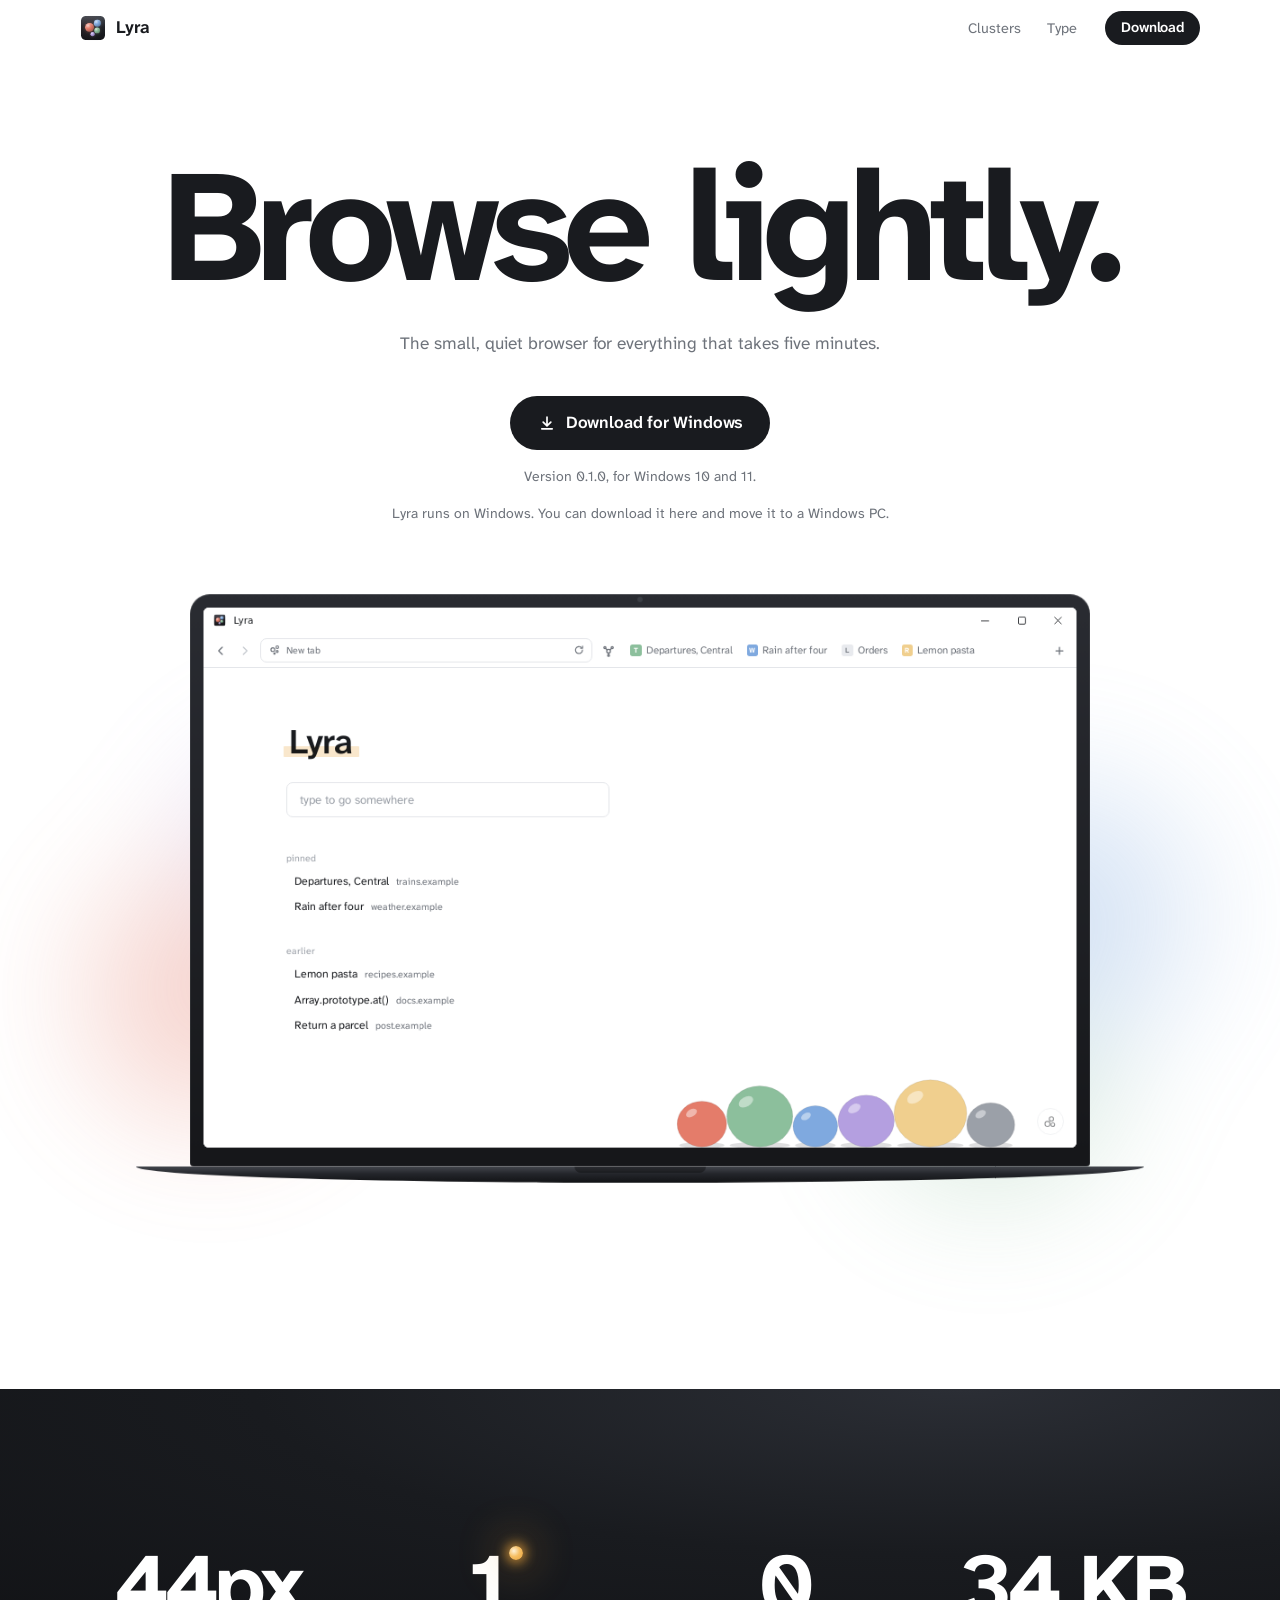
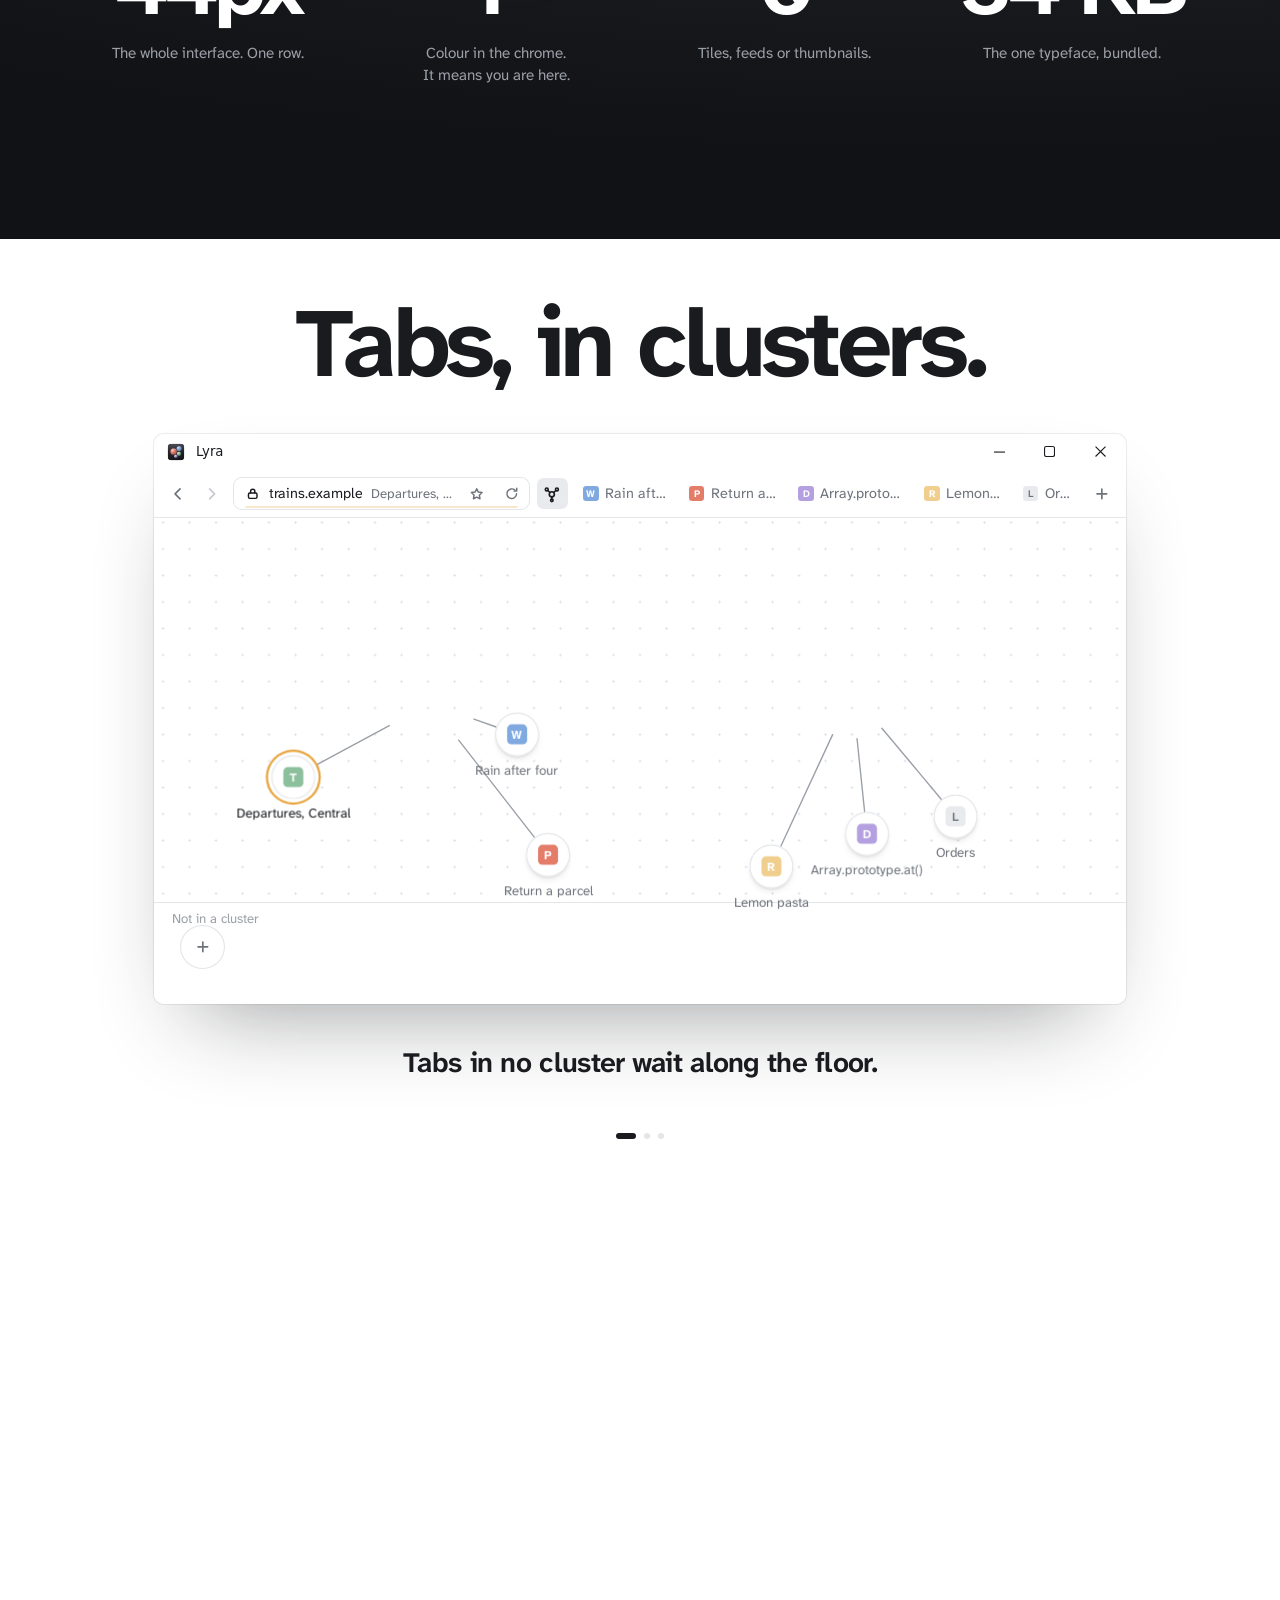
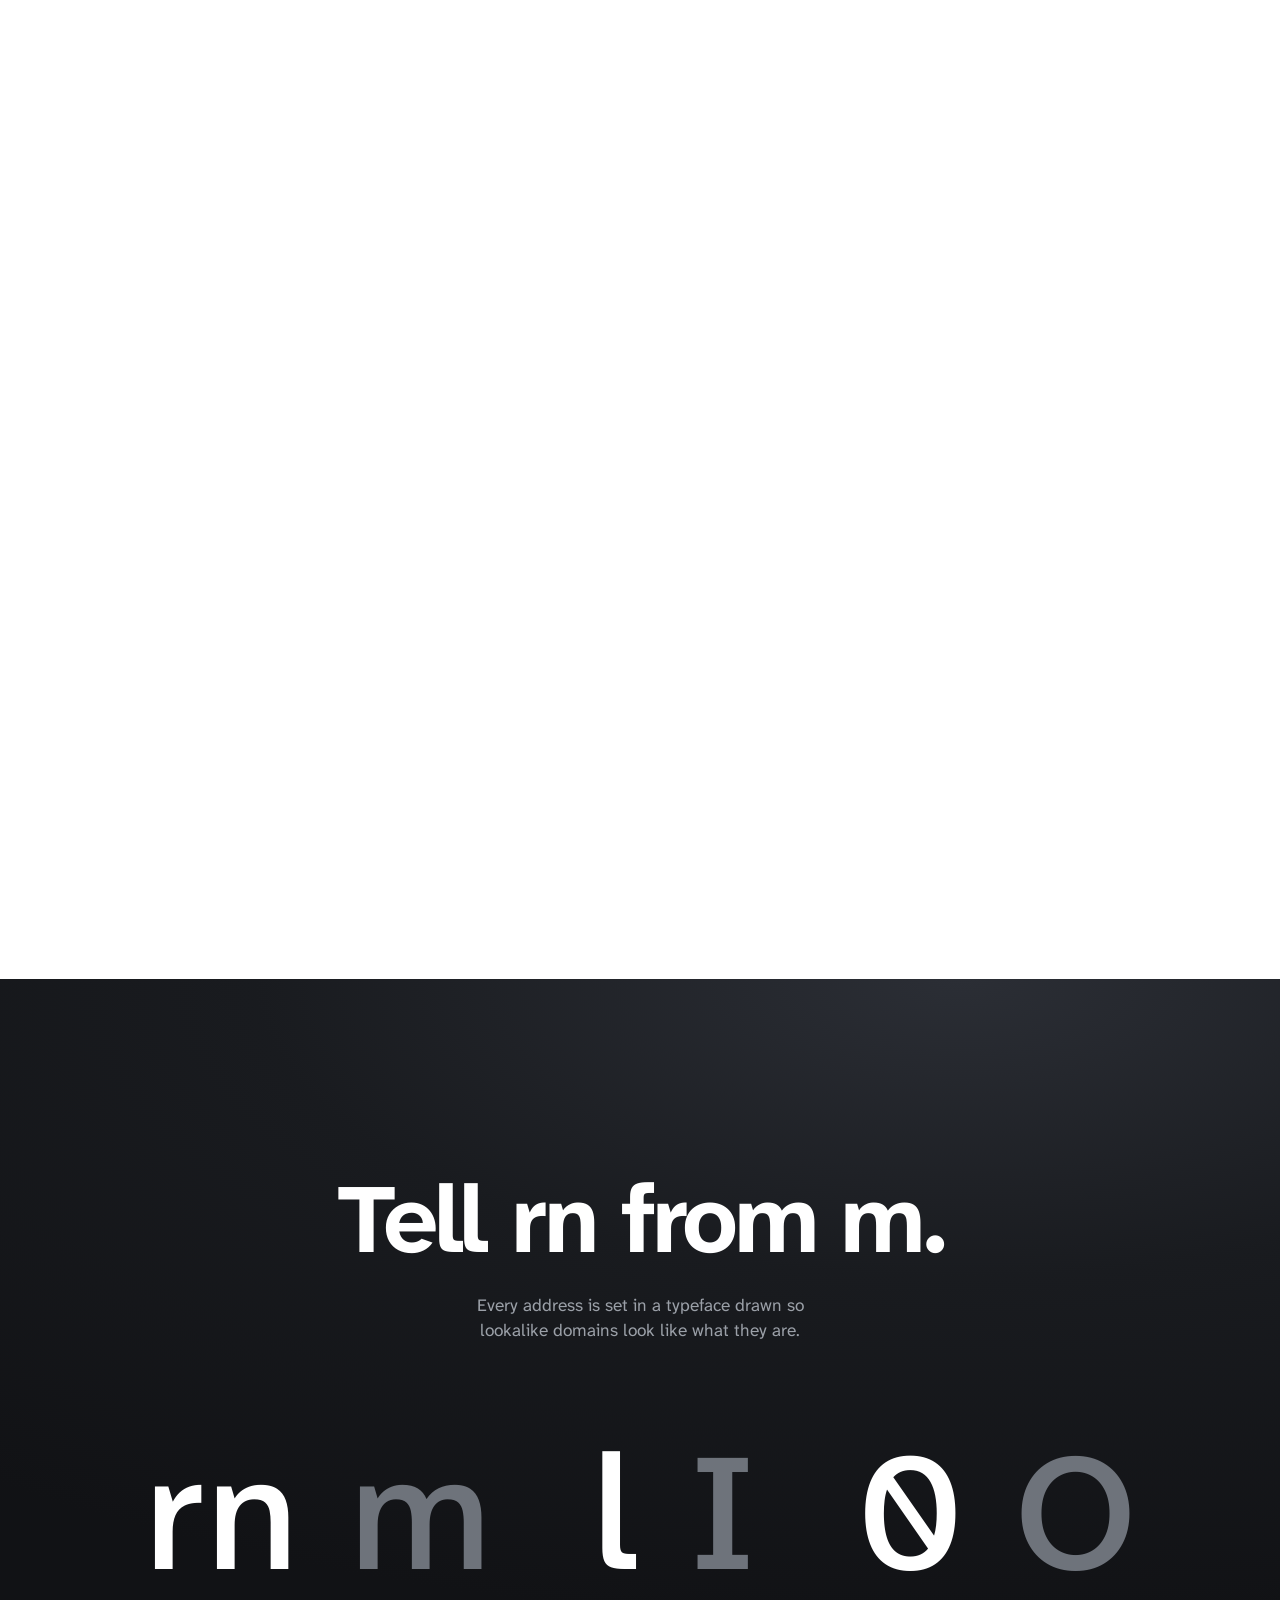
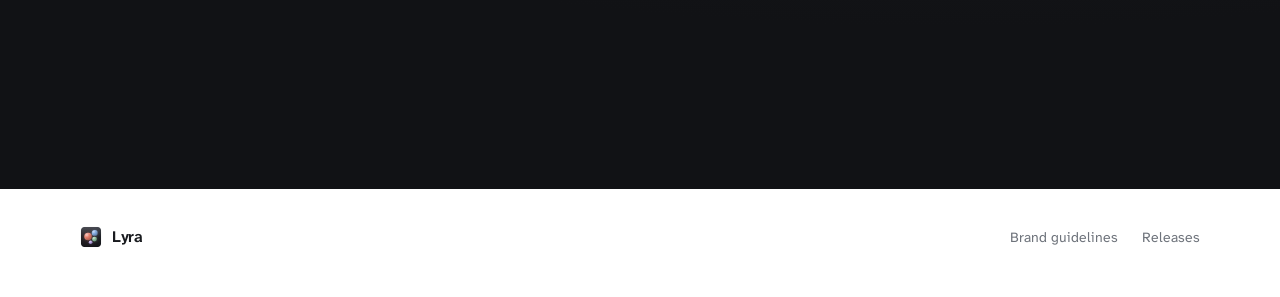
==== index.html @ 89e3ad33 "Site for Lyra 0.1.0" ====
<!doctype html>
<html lang="en">
  <head>
    <meta charset="utf-8" />
    <meta name="viewport" content="width=device-width, initial-scale=1" />
    <title>Lyra: browse lightly</title>
    <meta name="description" content="Lyra is a small, quiet browser for Windows, for everything that takes five minutes." />
    <meta name="theme-color" content="#ffffff" />
    <link rel="icon" href="assets/icons/favicon.svg" type="image/svg+xml" />
    <link rel="icon" href="assets/icons/favicon.ico" sizes="48x48" />
    <link rel="apple-touch-icon" href="assets/icons/apple-touch-icon.png" />
    <link rel="manifest" href="site.webmanifest" />

    <meta property="og:type" content="website" />
    <meta property="og:title" content="Lyra: browse lightly" />
    <meta property="og:description" content="The small, quiet browser for everything that takes five minutes." />
    <meta property="og:image" content="https://andrewchampagne.github.io/lyra/assets/og.png" />
    <meta property="og:url" content="https://andrewchampagne.github.io/lyra/" />
    <meta name="twitter:card" content="summary_large_image" />

    <link rel="preload" href="assets/fonts/atkinson-hyperlegible-next.woff2" as="font" type="font/woff2" crossorigin />
    <link rel="stylesheet" href="assets/lyra-ui.css?v=c0623823" />
    <link rel="stylesheet" href="assets/site.css?v=6f41f80e" />
    <script>
      document.documentElement.classList.add('js');
    </script>
  </head>
  <body>
    <svg class="sprite" aria-hidden="true"><defs>
<g id="i-back"><path d="M10 3.5 5.5 8l4.5 4.5" /></g>
<g id="i-forward"><path d="M6 3.5 10.5 8 6 12.5" /></g>
<g id="i-reload"><path d="M13 8a5 5 0 1 1-1.6-3.7" /><path d="M13.2 2.4v2.9h-2.9" /></g>
<g id="i-plus"><path d="M8 3.6v8.8M3.6 8h8.8" /></g>
<g id="i-close"><path d="M4.2 4.2l7.6 7.6M11.8 4.2l-7.6 7.6" /></g>
<g id="i-lock"><rect x="3.6" y="7.2" width="8.8" height="5.6" rx="1.3" /><path d="M5.8 7.2V5.6a2.2 2.2 0 0 1 4.4 0v1.6" /></g>
<g id="i-globe"><circle cx="8" cy="8" r="4.9" /><path d="M3.1 8h9.8M8 3.1c1.3 1.4 2 3.1 2 4.9s-.7 3.5-2 4.9c-1.3-1.4-2-3.1-2-4.9s.7-3.5 2-4.9Z" /></g>
<g id="i-lyra"><circle cx="5.2" cy="7.3" r="2.7" /><circle cx="11.6" cy="3.9" r="1.9" /><circle cx="11.4" cy="10" r="1.5" /><circle cx="7.5" cy="13.1" r=".9" /></g>
<g id="i-pin"><path d="m8 2.8 1.7 3.5 3.8.5-2.8 2.7.7 3.7L8 11.5l-3.4 1.7.7-3.7L2.5 6.8l3.8-.5Z" /></g>
<g id="i-search"><circle cx="7.2" cy="7.2" r="3.9" /><path d="M10.2 10.2 13 13" /></g>
<g id="i-arrow"><path d="M3.5 8h9M8.6 4.1 12.5 8l-3.9 3.9" /></g>
<g id="i-cluster"><circle cx="8" cy="8.4" r="2.3" /><circle cx="3.4" cy="4" r="1.3" /><circle cx="12.6" cy="4" r="1.3" /><circle cx="8" cy="13.9" r="1.1" /><path d="M6.3 6.8 4.4 5M9.7 6.8 11.6 5M8 10.7v2.1" /></g>
</defs></svg>
    <svg class="sprite" aria-hidden="true">
      <defs>
        <g id="i-download"><path d="M8 2.8v7.6M4.6 7.2 8 10.6l3.4-3.4M3.4 13.2h9.2" /></g>
      </defs>
    </svg>

    <a class="skip" href="#main">Skip to content</a>

    <header class="nav" id="nav">
      <div class="wrap">
        <a class="brand" href="./" aria-label="Lyra home">
          <img src="assets/icons/favicon.svg" alt="" width="28" height="28" />
          Lyra
        </a>
        <ul class="nav-links">
          <li><a href="#clusters">Clusters</a></li>
          <li><a href="#legible">Type</a></li>
        </ul>
        <a class="btn btn-small js-download" href="https://github.com/andrewchampagne/lyra/releases/latest">Download</a>
      </div>
    </header>

    <main id="main">
      <!-- 1. Hero: the promise and the product ============================ -->
      <section class="hero light">
        <div class="wrap">
          <h1 class="display" data-reveal>Browse lightly.</h1>
          <p class="sub" data-reveal style="--d: 120ms">The small, quiet browser for everything that takes five minutes.</p>
          <div class="cta" data-reveal style="--d: 220ms">
            <a class="btn js-download" href="https://github.com/andrewchampagne/lyra/releases/latest">
              <svg viewBox="0 0 16 16" aria-hidden="true"><use href="#i-download" /></svg>
              Download for Windows
            </a>
          </div>
          <p class="fine" data-reveal style="--d: 280ms">Version 0.1.0, for Windows 10 and 11.</p>
          <p class="fine" id="os-note" hidden>Lyra runs on Windows. You can download it here and move it to a Windows PC.</p>
        </div>

        <div class="device-stage">
          <div class="device-glow" aria-hidden="true"></div>
          <div class="device" id="device" role="img" aria-label="A laptop showing Lyra's new tab page">
            <div class="device-lid">
              <div class="device-screen boot" id="stage"><div class="ly-window" style="width:1100px;height:680px;">
  <div class="ly-titlebar"><img src="assets/icons/favicon.svg" alt=""><span>Lyra</span>
  <span class="ly-caption">
    <span><svg viewBox="0 0 10 10"><path d="M0 5.5h10"/></svg></span>
    <span><svg viewBox="0 0 10 10"><rect x=".5" y=".5" width="9" height="9" rx="1.5"/></svg></span>
    <span><svg viewBox="0 0 10 10"><path d="M.5.5l9 9M9.5.5l-9 9"/></svg></span>
  </span></div>
  <div class="ly-bar">
  <div class="ly-nav"><span class="ly-btn"><svg viewBox="0 0 16 16"><use href="#i-back" /></svg></span><span class="ly-btn off"><svg viewBox="0 0 16 16"><use href="#i-forward" /></svg></span></div>
  <div class="ly-field blank"><span class="ly-field-icon"><svg viewBox="0 0 16 16"><use href="#i-lyra" /></svg></span><span class="ly-field-line"><span class="ly-title">New tab</span></span><span class="ly-act"><svg viewBox="0 0 16 16"><use href="#i-reload" /></svg></span></div>
  <span class="ly-btn"><svg viewBox="0 0 16 16"><use href="#i-cluster" /></svg></span>
  <div class="ly-chips"><span class="ly-chip"><span class="ly-fav" style="background:#8CBF9C">T</span><span>Departures, Central</span></span><span class="ly-chip"><span class="ly-fav" style="background:#7FA9DF">W</span><span>Rain after four</span></span><span class="ly-chip"><span class="ly-fav letter">L</span><span>Orders</span></span><span class="ly-chip"><span class="ly-fav" style="background:#F0CF8E">R</span><span>Lemon pasta</span></span></div>
  <span class="ly-btn ly-new"><svg viewBox="0 0 16 16"><use href="#i-plus" /></svg></span>
</div>
  <div class="ly-page"><div class="ly-ntp">
  <h1 class="ly-wordmark"><span>Lyra</span></h1>
  <div class="ly-go">type to go somewhere</div>
  <div class="ly-group"><h4>pinned</h4><div class="ly-entry"><span>Departures, Central</span><span class="h">trains.example</span></div><div class="ly-entry"><span>Rain after four</span><span class="h">weather.example</span></div></div>
  <div class="ly-group"><h4>earlier</h4><div class="ly-entry"><span>Lemon pasta</span><span class="h">recipes.example</span></div><div class="ly-entry"><span>Array.prototype.at()</span><span class="h">docs.example</span></div><div class="ly-entry"><span>Return a parcel</span><span class="h">post.example</span></div></div>
</div><svg class="ly-toy" viewBox="0 -100 1100 100" preserveAspectRatio="xMinYMax meet" aria-hidden="true"><ellipse cx="628" cy="-2" rx="28.5" ry="4" fill="#191b1f" opacity=".14"/>
<ellipse cx="628" cy="-28.8" rx="31.2" ry="28.8" fill="#e47c6a" stroke="rgba(25,27,31,.1)"/>
<ellipse cx="614.9" cy="-42.6" rx="7.5" ry="4.6" fill="#fff" opacity=".45" transform="rotate(-30 614.9 -42.6)"/><ellipse cx="701" cy="-2" rx="38.0" ry="4" fill="#191b1f" opacity=".14"/>
<ellipse cx="701" cy="-38.4" rx="41.6" ry="38.4" fill="#8cbf9c" stroke="rgba(25,27,31,.1)"/>
<ellipse cx="683.5" cy="-56.8" rx="10.0" ry="6.1" fill="#fff" opacity=".45" transform="rotate(-30 683.5 -56.8)"/><ellipse cx="771" cy="-2" rx="25.6" ry="4" fill="#191b1f" opacity=".14"/>
<ellipse cx="771" cy="-25.9" rx="28.1" ry="25.9" fill="#7fa9df" stroke="rgba(25,27,31,.1)"/>
<ellipse cx="759.2" cy="-38.4" rx="6.7" ry="4.1" fill="#fff" opacity=".45" transform="rotate(-30 759.2 -38.4)"/><ellipse cx="835" cy="-2" rx="32.3" ry="4" fill="#191b1f" opacity=".14"/>
<ellipse cx="835" cy="-32.6" rx="35.4" ry="32.6" fill="#b49fe0" stroke="rgba(25,27,31,.1)"/>
<ellipse cx="820.1" cy="-48.3" rx="8.5" ry="5.2" fill="#fff" opacity=".45" transform="rotate(-30 820.1 -48.3)"/><ellipse cx="916" cy="-2" rx="41.8" ry="4" fill="#191b1f" opacity=".14"/>
<ellipse cx="916" cy="-42.2" rx="45.8" ry="42.2" fill="#f0cf8e" stroke="rgba(25,27,31,.1)"/>
<ellipse cx="896.8" cy="-62.5" rx="11.0" ry="6.8" fill="#fff" opacity=".45" transform="rotate(-30 896.8 -62.5)"/><ellipse cx="992" cy="-2" rx="27.5" ry="4" fill="#191b1f" opacity=".14"/>
<ellipse cx="992" cy="-27.8" rx="30.2" ry="27.8" fill="#9ba0a8" stroke="rgba(25,27,31,.1)"/>
<ellipse cx="979.3" cy="-41.2" rx="7.2" ry="4.5" fill="#fff" opacity=".45" transform="rotate(-30 979.3 -41.2)"/></svg>
<span class="ly-balls on"><svg viewBox="0 0 20 20"><circle cx="6" cy="13.5" r="3.5"/><circle cx="13.5" cy="14.5" r="2.5"/><circle cx="11.5" cy="6.5" r="3"/></svg></span></div>
</div></div>
            </div>
            <div class="device-base"><span></span></div>
          </div>
        </div>
      </section>

      <!-- 2. Numbers ======================================================== -->
      <section class="night stats-section" aria-label="Lyra in numbers">
        <div class="wrap">
          <dl class="stats">
            <div data-reveal><dt>44px</dt><dd>The whole interface. One row.</dd></div>
            <div data-reveal style="--d: 80ms"><dt>1<span class="vega" aria-hidden="true"></span></dt><dd>Colour in the chrome. It means you are here.</dd></div>
            <div data-reveal style="--d: 160ms"><dt>0</dt><dd>Tiles, feeds or thumbnails.</dd></div>
            <div data-reveal style="--d: 240ms"><dt>34 KB</dt><dd>The one typeface, bundled.</dd></div>
          </dl>
        </div>
      </section>

      <!-- 3. Clusters, told in three steps as you scroll ===================== -->
      <section class="light scrolly cl-scrolly" id="clusters">
        <div class="scrolly-track" id="cl-track">
          <div class="scrolly-sticky">
            <h2 class="headline">Tabs, in clusters.</h2>
            <div class="cl-demo" id="cl-demo">
              <div class="ly-window" id="cl-window" style="width: 880px">
                <div class="ly-titlebar">
                  <img src="assets/icons/favicon.svg" alt="" /><span id="cl-title">Lyra</span>
                  <span class="ly-caption" aria-hidden="true">
                    <span><svg viewBox="0 0 10 10"><path d="M0 5.5h10" /></svg></span>
                    <span><svg viewBox="0 0 10 10"><rect x=".5" y=".5" width="9" height="9" rx="1.5" /></svg></span>
                    <span><svg viewBox="0 0 10 10"><path d="M.5.5l9 9M9.5.5l-9 9" /></svg></span>
                  </span>
                </div>
                <div class="ly-bar">
  <div class="ly-nav"><span class="ly-btn"><svg viewBox="0 0 16 16"><use href="#i-back" /></svg></span><span class="ly-btn off"><svg viewBox="0 0 16 16"><use href="#i-forward" /></svg></span></div>
  <div class="ly-field"><span class="ly-field-icon secure"><svg viewBox="0 0 16 16"><use href="#i-lock" /></svg></span><span class="ly-field-line"><span class="ly-host">trains.example</span><span class="ly-title">Departures, Central</span></span><span class="ly-act"><svg viewBox="0 0 16 16"><use href="#i-pin" /></svg></span><span class="ly-act"><svg viewBox="0 0 16 16"><use href="#i-reload" /></svg></span></div>
  <span class="ly-btn on"><svg viewBox="0 0 16 16"><use href="#i-cluster" /></svg></span>
  <div class="ly-chips"><span class="ly-chip"><span class="ly-fav" style="background:#7FA9DF">W</span><span>Rain after four</span></span><span class="ly-chip"><span class="ly-fav" style="background:#E47C6A">P</span><span>Return a parcel</span></span><span class="ly-chip"><span class="ly-fav" style="background:#B49FE0">D</span><span>Array.prototype.at()</span></span><span class="ly-chip"><span class="ly-fav" style="background:#F0CF8E">R</span><span>Lemon pasta</span></span><span class="ly-chip"><span class="ly-fav letter">L</span><span>Orders</span></span></div>
  <span class="ly-btn ly-new"><svg viewBox="0 0 16 16"><use href="#i-plus" /></svg></span>
</div>
                <div class="ly-page">
                  <div class="ly-plane" id="cl-plane">
                    <svg id="cl-tethers" aria-hidden="true"></svg>
                    <div class="ly-floor"><span class="ly-floor-label">Not in a cluster</span></div>
                    <span class="cl-plus" aria-hidden="true"><svg viewBox="0 0 16 16"><use href="#i-plus" /></svg></span>
                  </div>
                </div>
              </div>
            </div>
            <ol class="steps" id="cl-steps">
              <li class="on">Tabs in no cluster wait along the floor.</li>
              <li>Drop them on a cluster, and they hang together.</li>
              <li>Each cluster is a window. Click one to go there.</li>
            </ol>
          </div>
        </div>
      </section>

      <!-- 4. Type ============================================================= -->
      <section class="night section" id="legible">
        <div class="night-orbs" id="night-orbs" aria-hidden="true"><span></span><span></span><span></span><span></span></div>
        <div class="wrap">
          <h2 class="headline" data-reveal>Tell rn from m.</h2>
          <p class="sub" data-reveal style="--d: 100ms">Every address is set in a typeface drawn so lookalike domains look like what they are.</p>
          <p class="specimen" data-reveal="scale" style="--d: 160ms" aria-label="rn is not m. l is not I. 0 is not O.">
            <span class="pair" aria-hidden="true">rn<i>m</i></span>
            <span class="pair" aria-hidden="true">l<i>I</i></span>
            <span class="pair" aria-hidden="true">0<i>O</i></span>
          </p>
        </div>
      </section>
    </main>

    <footer class="footer">
      <div class="wrap">
        <a class="brand" href="./"><img src="assets/icons/favicon.svg" alt="" width="22" height="22" />Lyra</a>
        <ul>
          <li><a href="brand/">Brand guidelines</a></li>
          <li><a href="https://github.com/andrewchampagne/lyra/releases">Releases</a></li>
        </ul>
      </div>
    </footer>

    <script src="assets/site.js?v=5b87eb07"></script>
  </body>
</html>
---- assets/lyra-ui.css ----
/* ===========================================================================
   Lyra UI, for marketing renders.
   A faithful copy of the app's chrome (src/renderer/styles.css), new tab
   page (src/newtab/newtab.css), results panel and clusters plane, scoped
   under .ly-window so a page can show the product without running it.
   Sizes are the app's real CSS pixels; scale with `zoom`.
   =========================================================================== */

.ly-window {
  --ly-paper: #ffffff;
  --ly-surface: #f2f3f5;
  --ly-surface-deep: #e8eaee;
  --ly-rule: #e3e5e9;
  --ly-ink: #191b1f;
  --ly-graphite: #6e737b;
  --ly-graphite-soft: #9ba0a8;
  --ly-mark: #e8a33d;
  --ly-mark-wash: rgba(232, 163, 61, 0.26);
  --ly-hover: rgba(25, 27, 31, 0.055);
  --ly-press: rgba(25, 27, 31, 0.105);
  --ly-font: 'Atkinson Hyperlegible Next', system-ui, 'Segoe UI', sans-serif;

  position: relative;
  display: flex;
  flex-direction: column;
  overflow: hidden;
  border-radius: 9px;
  background: var(--ly-paper);
  color: var(--ly-ink);
  font-family: var(--ly-font);
  font-size: 13px;
  line-height: normal;
  text-align: left;
  -webkit-font-smoothing: antialiased;
  user-select: none;
  cursor: default;
  box-shadow:
    0 0 0 1px rgba(25, 27, 31, 0.1),
    0 2px 6px rgba(25, 27, 31, 0.06),
    0 24px 48px -16px rgba(25, 27, 31, 0.28),
    0 60px 120px -40px rgba(25, 27, 31, 0.32);
}

.ly-window * {
  box-sizing: border-box;
}

.ly-window svg use {
  fill: none;
  stroke: currentColor;
  stroke-width: 1.5;
  stroke-linecap: round;
  stroke-linejoin: round;
}

/* --- Windows 11 title bar (the app keeps the native frame) --------------- */

.ly-titlebar {
  flex: none;
  display: flex;
  align-items: center;
  height: 32px;
  padding-left: 12px;
  background: var(--ly-paper);
  color: var(--ly-ink);
  font: 12px 'Segoe UI Variable Text', 'Segoe UI', system-ui, sans-serif;
}

.ly-titlebar img {
  width: 16px;
  height: 16px;
  margin-right: 10px;
}

.ly-titlebar .ly-caption {
  display: flex;
  margin-left: auto;
  height: 100%;
}

.ly-caption span {
  display: grid;
  place-items: center;
  width: 46px;
  height: 100%;
}

.ly-caption svg {
  width: 10px;
  height: 10px;
  fill: none;
  stroke: var(--ly-ink);
  stroke-width: 1;
}

/* --- The one row --------------------------------------------------------- */

.ly-bar {
  position: relative;
  flex: none;
  display: flex;
  align-items: center;
  gap: 6px;
  height: 44px;
  padding: 0 8px;
  background: var(--ly-paper);
  box-shadow: inset 0 -1px 0 var(--ly-rule);
}

.ly-nav {
  display: flex;
  align-items: center;
  gap: 2px;
  flex: none;
}

.ly-btn {
  flex: none;
  display: grid;
  place-items: center;
  width: 28px;
  height: 28px;
  border-radius: 6px;
  color: var(--ly-graphite);
}

.ly-btn svg {
  width: 16px;
  height: 16px;
  display: block;
}

.ly-btn.off {
  color: #c6cad0;
}

.ly-btn.on {
  background: var(--ly-surface-deep);
  color: var(--ly-ink);
}

.ly-new {
  margin-left: auto;
}

.ly-field {
  position: relative;
  display: flex;
  align-items: center;
  gap: 7px;
  flex: 1 1 340px;
  min-width: 190px;
  max-width: 720px;
  height: 30px;
  padding: 0 4px 0 10px;
  border: 1px solid var(--ly-rule);
  border-radius: 8px;
  background: var(--ly-paper);
}

.ly-field::after {
  content: '';
  position: absolute;
  left: 10px;
  right: 10px;
  bottom: 1px;
  height: 2px;
  border-radius: 999px;
  background: var(--ly-mark-wash);
  pointer-events: none;
}

.ly-field.loading::after {
  background: linear-gradient(90deg, var(--ly-mark-wash) 0%, var(--ly-mark) 45%, var(--ly-mark) 55%, var(--ly-mark-wash) 100%);
  background-size: 250% 100%;
  background-position: 40% 0;
  animation: ly-sweep 1.15s linear infinite;
}

.ly-field.editing {
  border-color: var(--ly-ink);
}

.ly-field.editing::after,
.ly-field.blank:not(.loading)::after {
  opacity: 0;
}

@keyframes ly-sweep {
  from {
    background-position: 160% 0;
  }
  to {
    background-position: -160% 0;
  }
}

@media (prefers-reduced-motion: reduce) {
  .ly-field.loading::after {
    animation: none;
  }
}

.ly-field-icon {
  flex: none;
  display: grid;
  place-items: center;
  width: 14px;
  height: 14px;
  color: var(--ly-graphite);
}

.ly-field-icon svg {
  width: 14px;
  height: 14px;
  display: block;
}

.ly-field-icon.secure {
  color: var(--ly-ink);
}

.ly-field-line {
  display: flex;
  align-items: baseline;
  gap: 8px;
  flex: 1 1 auto;
  min-width: 0;
  overflow: hidden;
  white-space: nowrap;
}

.ly-host {
  flex: 0 0 auto;
  max-width: 55%;
  letter-spacing: -0.006em;
  overflow: hidden;
  text-overflow: ellipsis;
  color: var(--ly-ink);
}

.ly-title {
  flex: 0 1 auto;
  min-width: 0;
  font-size: 12px;
  overflow: hidden;
  text-overflow: ellipsis;
  color: var(--ly-graphite);
}

.ly-input {
  flex: 1 1 auto;
  min-width: 0;
  overflow: hidden;
  white-space: nowrap;
  color: var(--ly-ink);
}

.ly-input .sel {
  background: var(--ly-mark-wash);
}

.ly-input .ph {
  color: var(--ly-graphite-soft);
}

.ly-input .caret {
  display: inline-block;
  width: 1px;
  height: 15px;
  margin-left: 1px;
  vertical-align: -3px;
  background: var(--ly-ink);
}

.ly-act {
  flex: none;
  display: grid;
  place-items: center;
  width: 24px;
  height: 24px;
  border-radius: 6px;
  color: var(--ly-graphite);
}

.ly-act svg {
  width: 14px;
  height: 14px;
  display: block;
}

.ly-act.on svg use {
  fill: var(--ly-mark);
  stroke: var(--ly-mark);
}

.ly-chips {
  display: flex;
  align-items: center;
  gap: 2px;
  flex: 1 1 auto;
  min-width: 0;
  overflow: hidden;
}

.ly-chip {
  position: relative;
  display: flex;
  align-items: center;
  gap: 6px;
  flex: 0 1 auto;
  min-width: 0;
  max-width: 148px;
  height: 28px;
  padding: 0 8px;
  border-radius: 6px;
  color: var(--ly-graphite);
  white-space: nowrap;
}

.ly-chip span {
  overflow: hidden;
  text-overflow: ellipsis;
}

.ly-chip.hover {
  background: var(--ly-hover);
  color: var(--ly-ink);
}

/* A favicon stand-in: the only chroma in the chrome comes from sites. */
.ly-fav {
  flex: none;
  display: grid;
  place-items: center;
  width: 14px;
  height: 14px;
  border-radius: 3px;
  color: #fff;
  font-size: 9px;
  font-weight: 700;
}

.ly-fav.letter {
  background: var(--ly-surface-deep);
  color: var(--ly-graphite);
  font-weight: 600;
}

.ly-fav svg {
  width: 14px;
  height: 14px;
  display: block;
}

/* --- Page area ------------------------------------------------------------ */

.ly-page {
  position: relative;
  flex: 1 1 auto;
  min-height: 0;
  overflow: hidden;
  background: var(--ly-paper);
}

/* --- New tab page ------------------------------------------------------- */

.ly-ntp {
  max-width: 34rem;
  padding: 72px 32px 40px 104px;
  font-size: 14px;
}

.ly-wordmark {
  margin: 0 0 28px;
  font-size: 44px;
  font-weight: 600;
  letter-spacing: -0.035em;
  line-height: 1;
}

.ly-wordmark span {
  position: relative;
  display: inline-block;
  padding: 0 0.08em;
}

.ly-wordmark span::after {
  content: '';
  position: absolute;
  left: -0.06em;
  right: -0.14em;
  bottom: 0.08em;
  height: 0.32em;
  background: var(--ly-mark-wash);
  border-radius: 1px;
  mix-blend-mode: multiply;
}

.ly-go {
  display: flex;
  align-items: center;
  height: 44px;
  margin: 0 0 44px;
  padding: 0 16px;
  border: 1px solid var(--ly-rule);
  border-radius: 8px;
  color: var(--ly-graphite-soft);
  font-size: 15px;
}

.ly-group {
  margin: 0 0 32px;
}

.ly-group h4 {
  margin: 0 0 6px;
  font-size: 12px;
  font-weight: 400;
  color: var(--ly-graphite-soft);
  letter-spacing: 0.01em;
}

.ly-entry {
  display: flex;
  align-items: baseline;
  gap: 10px;
  padding: 7px 10px;
  border-radius: 8px;
}

.ly-entry.hover {
  background: var(--ly-hover);
}

.ly-entry .h {
  color: var(--ly-graphite);
  font-size: 12px;
}

.ly-balls {
  position: absolute;
  right: 16px;
  bottom: 16px;
  display: grid;
  place-items: center;
  width: 34px;
  height: 34px;
  border: 1px solid var(--ly-rule);
  border-radius: 999px;
  color: var(--ly-graphite);
  opacity: 0.45;
}

.ly-balls.on {
  color: var(--ly-ink);
}

/* The toy's balls, at rest on the floor of the page. */
.ly-toy {
  position: absolute;
  left: 0;
  bottom: 0;
  width: 1100px;
  height: 100px;
  pointer-events: none;
}

.ly-balls svg {
  width: 18px;
  height: 18px;
  fill: none;
  stroke: currentColor;
  stroke-width: 1.4;
}

/* --- Results panel (Ctrl+K) -------------------------------------------- */

.ly-panel {
  position: absolute;
  left: 0;
  right: 0;
  top: 0;
  z-index: 3;
  padding: 6px;
  background: var(--ly-paper);
  border-bottom: 1px solid var(--ly-rule);
  box-shadow: 0 10px 26px -12px rgba(25, 27, 31, 0.3);
}

.ly-result {
  display: flex;
  align-items: center;
  gap: 9px;
  height: 36px;
  padding: 0 10px;
  border-radius: 8px;
  white-space: nowrap;
}

.ly-result.sel {
  background: var(--ly-surface);
}

.ly-result .i {
  flex: none;
  display: grid;
  place-items: center;
  width: 15px;
  height: 15px;
  color: var(--ly-graphite);
}

.ly-result .i svg {
  width: 14px;
  height: 14px;
}

.ly-result .d {
  color: var(--ly-graphite);
  font-size: 12px;
}

.ly-result .k {
  margin-left: auto;
  padding-left: 10px;
  color: var(--ly-graphite-soft);
  font-size: 12px;
}

/* --- Clusters plane ----------------------------------------------------- */

.ly-plane {
  position: absolute;
  inset: 0;
  background-image: radial-gradient(circle, var(--ly-rule) 1px, transparent 1.25px);
  background-size: 24px 24px;
  background-position: center;
}

.ly-plane > svg {
  position: absolute;
  inset: 0;
  width: 100%;
  height: 100%;
  overflow: visible;
}

.ly-plane .tether {
  stroke: var(--ly-graphite-soft);
  stroke-width: 1.25;
  stroke-linecap: round;
}

.ly-node {
  position: absolute;
  width: 0;
  height: 0;
}

.ly-master {
  position: absolute;
  left: -42px;
  top: -42px;
  display: grid;
  place-items: center;
  width: 84px;
  height: 84px;
  padding: 0 10px;
  border-radius: 999px;
  background: var(--ly-ink);
  color: var(--ly-paper);
  font-weight: 600;
  line-height: 1.2;
  text-align: center;
  box-shadow: 0 2px 4px rgba(25, 27, 31, 0.12), 0 8px 20px -10px rgba(25, 27, 31, 0.45);
}

.ly-node.here .ly-master {
  box-shadow: 0 0 0 3px var(--ly-paper), 0 0 0 5px var(--ly-mark), 0 8px 20px -10px rgba(25, 27, 31, 0.45);
}

.ly-count {
  position: absolute;
  top: 48px;
  left: -60px;
  width: 120px;
  color: var(--ly-graphite);
  font-size: 12px;
  text-align: center;
}

.ly-node.here .ly-count,
.ly-node.live .ly-count {
  color: var(--ly-ink);
}

.ly-tab {
  position: absolute;
  left: -20px;
  top: -20px;
  display: grid;
  place-items: center;
  width: 40px;
  height: 40px;
  border-radius: 999px;
  background: var(--ly-paper);
  box-shadow: inset 0 0 0 1px var(--ly-rule), 0 1px 2px rgba(25, 27, 31, 0.08), 0 4px 10px -6px rgba(25, 27, 31, 0.3);
}

.ly-tab .ly-fav {
  width: 18px;
  height: 18px;
  border-radius: 4px;
  font-size: 11px;
}

.ly-node.here .ly-tab {
  box-shadow: inset 0 0 0 1px var(--ly-rule), 0 0 0 3px var(--ly-paper), 0 0 0 5px var(--ly-mark);
}

.ly-label {
  position: absolute;
  top: 25px;
  left: -52px;
  width: 104px;
  overflow: hidden;
  color: var(--ly-graphite);
  font-size: 12px;
  line-height: 1.25;
  text-align: center;
  white-space: nowrap;
  text-overflow: ellipsis;
}

.ly-node.here .ly-label {
  color: var(--ly-ink);
}

.ly-floor {
  position: absolute;
  left: 0;
  right: 0;
  bottom: 0;
  height: 92px;
  background: var(--ly-paper);
  box-shadow: inset 0 1px 0 var(--ly-rule);
}

.ly-floor-label {
  position: absolute;
  top: 7px;
  left: 16px;
  color: var(--ly-graphite-soft);
  font-size: 12px;
}

.ly-toolbar {
  position: absolute;
  top: 14px;
  left: 16px;
  display: flex;
  gap: 6px;
  z-index: 2;
}

.ly-toolbar span {
  display: grid;
  place-items: center;
  height: 28px;
  padding: 0 11px;
  border-radius: 6px;
  background: var(--ly-surface);
}
---- assets/site.css ----
/* ===========================================================================
   Lyra - landing page
   One idea per section, alternating paper and night. Massive headlines,
   small muted copy, a lot of air. The one accent is the mark, and it only
   ever means "here", as it does in the app.
   =========================================================================== */

@font-face {
  font-family: 'Atkinson Hyperlegible Next';
  src: url('fonts/atkinson-hyperlegible-next.woff2') format('woff2-variations');
  font-weight: 200 800;
  font-style: normal;
  font-display: swap;
  unicode-range: U+0000-00FF, U+0131, U+0152-0153, U+02BB-02BC, U+02C6, U+02DA, U+02DC, U+2000-206F, U+2074, U+20AC,
    U+2122, U+2191, U+2193, U+2212, U+2215, U+FEFF, U+FFFD;
}

@font-face {
  font-family: 'Atkinson Hyperlegible Next';
  src: url('fonts/atkinson-hyperlegible-next-latin-ext.woff2') format('woff2-variations');
  font-weight: 200 800;
  font-style: normal;
  font-display: swap;
  unicode-range: U+0100-02AF, U+0304, U+0308, U+0329, U+1E00-1E9F, U+1EF2-1EFF, U+2020, U+20A0-20AB, U+20AD-20C0, U+2113,
    U+2C60-2C7F, U+A720-A7FF;
}

:root {
  color-scheme: light;

  --paper: #ffffff;
  --surface: #f2f3f5;
  --surface-deep: #e8eaee;
  --rule: #e3e5e9;
  --ink: #191b1f;
  --graphite: #6e737b;
  --graphite-soft: #9ba0a8;
  --mark: #e8a33d;
  --mark-wash: rgba(232, 163, 61, 0.26);

  /* The orbs: the new tab balls. Secondary, and always soft: a light, a
     glow, a favicon. Never text, never a large flat fill. */
  --coral: #e47c6a;
  --sky: #7fa9df;
  --sage: #8cbf9c;
  --lavender: #b49fe0;
  --butter: #f0cf8e;

  --night-top: #2b2e35;
  --night: #191b1f;
  --night-deep: #111215;

  --font: 'Atkinson Hyperlegible Next', system-ui, 'Segoe UI', sans-serif;

  --page: 1120px;
  --gutter: clamp(20px, 5vw, 40px);
  --section: clamp(120px, 15vw, 210px);

  --t-display: clamp(3.6rem, 12.4vw, 11rem);
  --t-headline: clamp(2.8rem, 7.6vw, 6.5rem);
  --t-sub: clamp(1.05rem, 1.35vw, 1.28rem);
  --t-small: 0.875rem;

  --ease: cubic-bezier(0.2, 0.7, 0.2, 1);
}

* {
  box-sizing: border-box;
}

[hidden] {
  display: none !important;
}

html {
  scroll-behavior: smooth;
  scroll-padding-top: 64px;
  -webkit-text-size-adjust: 100%;
}

@media (prefers-reduced-motion: reduce) {
  html {
    scroll-behavior: auto;
  }
  *,
  *::before,
  *::after {
    animation-duration: 0.01ms !important;
    animation-iteration-count: 1 !important;
    transition-duration: 0.01ms !important;
  }
}

body {
  margin: 0;
  background: var(--paper);
  color: var(--ink);
  font-family: var(--font);
  font-size: 1.0625rem;
  line-height: 1.5;
  -webkit-font-smoothing: antialiased;
  text-rendering: optimizeLegibility;
  overflow-x: hidden;
}

img,
svg {
  display: block;
  max-width: 100%;
}

a {
  color: inherit;
}

p {
  margin: 0;
}

.sprite {
  position: absolute;
  width: 0;
  height: 0;
  overflow: hidden;
}

/* Sprite icons are stroke icons everywhere, as in the app. */
svg use {
  fill: none;
  stroke: currentColor;
  stroke-width: 1.5;
  stroke-linecap: round;
  stroke-linejoin: round;
}

.wrap {
  width: 100%;
  max-width: calc(var(--page) + var(--gutter) * 2);
  margin: 0 auto;
  padding: 0 var(--gutter);
}

.skip {
  position: absolute;
  left: 12px;
  top: -60px;
  z-index: 100;
  padding: 10px 16px;
  border-radius: 999px;
  background: var(--ink);
  color: var(--paper);
  text-decoration: none;
}

.skip:focus {
  top: 12px;
}

:focus-visible {
  outline: 2px solid var(--ink);
  outline-offset: 3px;
  border-radius: 4px;
}

.night :focus-visible {
  outline-color: var(--paper);
}

/* ---------------------------------------------------------------------------
   Sections: alternate paper and night, one idea each, centred
   --------------------------------------------------------------------------- */

.light {
  background: var(--paper);
}

.light.alt {
  background: var(--surface);
}

.night {
  position: relative;
  background: radial-gradient(120% 80% at 75% 0%, var(--night-top) 0%, var(--night) 46%, var(--night-deep) 100%);
  color: var(--paper);
  overflow: hidden;
}

.section {
  padding: var(--section) 0;
  text-align: center;
}

.section-body {
  position: relative;
}

/* ---------------------------------------------------------------------------
   Type: massive, tight headlines; small, muted copy
   --------------------------------------------------------------------------- */

.display,
.headline {
  margin: 0 auto;
  font-weight: 700;
  text-wrap: balance;
}

.display {
  font-size: var(--t-display);
  letter-spacing: -0.055em;
  line-height: 0.95;
}

.headline {
  max-width: 14ch;
  font-size: var(--t-headline);
  letter-spacing: -0.048em;
  line-height: 1;
}

.sub {
  max-width: 30rem;
  margin: 24px auto 0;
  color: var(--graphite);
  font-size: var(--t-sub);
  line-height: 1.45;
  text-wrap: balance;
}

.night .sub {
  color: var(--graphite-soft);
}

.fine {
  margin-top: 16px;
  color: var(--graphite);
  font-size: var(--t-small);
}

.night .fine {
  color: var(--graphite-soft);
}

.hint {
  margin-top: 22px;
  color: var(--graphite);
  font-size: var(--t-small);
}

.night .hint {
  color: var(--graphite-soft);
}

kbd {
  display: inline-block;
  min-width: 1.7em;
  padding: 0.1em 0.45em;
  border: 1px solid var(--rule);
  border-bottom-width: 2px;
  border-radius: 6px;
  background: var(--paper);
  color: var(--ink);
  font-family: var(--font);
  font-size: 0.85em;
  font-weight: 600;
  line-height: 1.4;
  text-align: center;
}

/* ---------------------------------------------------------------------------
   Scroll reveals: a short fade and rise, once, and never for people who
   ask for reduced motion. Without JavaScript everything is simply visible.
   --------------------------------------------------------------------------- */

.js [data-reveal] {
  opacity: 0;
  transform: translateY(28px);
  transition:
    opacity 900ms var(--ease) var(--d, 0ms),
    transform 900ms var(--ease) var(--d, 0ms);
}

.js [data-reveal='scale'] {
  transform: scale(0.965);
}

.js [data-reveal].in {
  opacity: 1;
  transform: none;
}

@media (prefers-reduced-motion: reduce) {
  .js [data-reveal] {
    opacity: 1;
    transform: none;
  }
}

/* ---------------------------------------------------------------------------
   Buttons
   --------------------------------------------------------------------------- */

.btn {
  display: inline-flex;
  align-items: center;
  justify-content: center;
  gap: 10px;
  height: 54px;
  padding: 0 28px;
  border: 0;
  border-radius: 999px;
  background: var(--ink);
  color: var(--paper);
  font: inherit;
  font-size: 1.06rem;
  font-weight: 600;
  letter-spacing: -0.01em;
  text-decoration: none;
  cursor: pointer;
  transition: background-color 140ms ease, transform 140ms ease;
}

.btn:hover {
  background: #2e3138;
}

.btn:active {
  transform: scale(0.98);
}

.btn svg {
  width: 18px;
  height: 18px;
  flex: none;
}

.night .btn {
  background: var(--paper);
  color: var(--ink);
}

.night .btn:hover {
  background: #e9ebee;
}

.btn-small {
  height: 34px;
  padding: 0 16px;
  font-size: 0.9rem;
}

.cta {
  display: flex;
  justify-content: center;
  margin-top: 40px;
}

/* ---------------------------------------------------------------------------
   Navigation: frosted, and dark over night sections
   --------------------------------------------------------------------------- */

.nav {
  position: sticky;
  top: 0;
  z-index: 50;
  background: rgba(255, 255, 255, 0.78);
  -webkit-backdrop-filter: saturate(180%) blur(20px);
  backdrop-filter: saturate(180%) blur(20px);
  box-shadow: inset 0 -1px 0 transparent;
  transition: box-shadow 160ms ease, background-color 220ms ease, color 220ms ease;
}

.nav.scrolled {
  box-shadow: inset 0 -1px 0 var(--rule);
}

.nav.over-night {
  background: rgba(25, 27, 31, 0.72);
  box-shadow: inset 0 -1px 0 rgba(255, 255, 255, 0.08);
  color: var(--paper);
}

.nav.over-night .nav-links a {
  color: var(--graphite-soft);
}

.nav.over-night .nav-links a:hover {
  color: var(--paper);
}

.nav.over-night .btn {
  background: var(--paper);
  color: var(--ink);
}

.nav.over-night :focus-visible {
  outline-color: var(--paper);
}

.nav .wrap {
  display: flex;
  align-items: center;
  gap: 28px;
  height: 56px;
}

.brand {
  display: flex;
  align-items: center;
  gap: 10px;
  font-size: 1.1rem;
  font-weight: 650;
  letter-spacing: -0.03em;
  text-decoration: none;
}

.brand img {
  width: 26px;
  height: 26px;
}

.nav-links {
  display: flex;
  gap: 26px;
  margin: 0 0 0 auto;
  padding: 0;
  list-style: none;
}

.nav-links a {
  color: var(--graphite);
  font-size: 0.9rem;
  text-decoration: none;
  transition: color 120ms ease;
}

.nav-links a:hover {
  color: var(--ink);
}

@media (max-width: 760px) {
  .nav-links {
    display: none;
  }
  .nav .btn {
    margin-left: auto;
  }
}

/* ---------------------------------------------------------------------------
   1. Hero: the headline, then the product in a device frame
   --------------------------------------------------------------------------- */

.hero {
  padding: clamp(64px, 7.5vw, 104px) 0 0;
  text-align: center;
  overflow: hidden;
}

.hero .sub {
  margin-top: 28px;
}

.device-stage {
  position: relative;
  padding: clamp(44px, 4.5vw, 64px) var(--gutter) clamp(96px, 12vw, 160px);
}

/* The orb colours, as light spilling from behind the laptop. */
.device-glow {
  position: absolute;
  left: 50%;
  top: 16%;
  width: min(1280px, 100vw);
  height: 70%;
  transform: translateX(-50%);
  background:
    radial-gradient(closest-side, var(--coral), transparent) 2% 64% / 30% 64% no-repeat,
    radial-gradient(closest-side, var(--lavender), transparent) 14% 10% / 26% 52% no-repeat,
    radial-gradient(closest-side, var(--sky), transparent) 98% 26% / 32% 66% no-repeat,
    radial-gradient(closest-side, var(--sage), transparent) 88% 96% / 28% 56% no-repeat;
  filter: blur(48px);
  opacity: 0.4;
  pointer-events: none;
}

.device {
  position: relative;
}

/* A plain laptop in ink. --s is set while scrolling, so it grows into view. */
.device {
  width: min(1000px, 86vw);
  margin: 0 auto;
  transform: scale(var(--s, 1));
  transform-origin: 50% 20%;
  will-change: transform;
}

.device-lid {
  position: relative;
  padding: 1.5% 1.5% 2.1%;
  border-radius: clamp(10px, 2vw, 22px) clamp(10px, 2vw, 22px) 4px 4px;
  background: linear-gradient(180deg, #2a2c32 0%, #16171a 100%);
  box-shadow: inset 0 0 0 1px rgba(255, 255, 255, 0.08), inset 0 1px 0 rgba(255, 255, 255, 0.14);
}

/* The camera. */
.device-lid::before {
  content: '';
  position: absolute;
  top: 0.55%;
  left: 50%;
  width: clamp(3px, 0.5vw, 6px);
  height: clamp(3px, 0.5vw, 6px);
  border-radius: 999px;
  background: #3b3e45;
  transform: translateX(-50%);
}

.device-screen {
  overflow: hidden;
  border-radius: clamp(3px, 0.5vw, 6px);
  background: var(--paper);
}

.device-screen .ly-window {
  zoom: var(--z, 1);
  border-radius: 0;
  box-shadow: none;
}

.device-base {
  position: relative;
  width: 112%;
  height: clamp(9px, 1.5vw, 18px);
  margin-left: -6%;
  border-radius: 0 0 50% 50% / 0 0 100% 100%;
  background: linear-gradient(180deg, #43464d 0%, #24262b 45%, #121316 100%);
  box-shadow: 0 34px 60px -24px rgba(25, 27, 31, 0.55);
}

/* The thumb notch in the base. */
.device-base span {
  position: absolute;
  top: 0;
  left: 50%;
  width: 13%;
  height: 42%;
  border-radius: 0 0 10px 10px;
  background: rgba(0, 0, 0, 0.35);
  transform: translateX(-50%);
}

/* The window loads the way Lyra does: the mark sweeps, then the page arrives. */
.boot .ly-field::after {
  background: linear-gradient(90deg, var(--mark-wash) 0%, var(--mark) 45%, var(--mark) 55%, var(--mark-wash) 100%);
  background-size: 250% 100%;
  animation: ly-sweep 1.15s linear infinite;
  opacity: 1;
}

.boot .ly-page > * {
  opacity: 0;
}

.ly-page > * {
  transition: opacity 500ms ease;
}

/* ---------------------------------------------------------------------------
   2. Numbers: big figures, tiny captions
   --------------------------------------------------------------------------- */

.stats-section {
  padding: clamp(100px, 12vw, 170px) 0;
}

.stats {
  display: grid;
  grid-template-columns: repeat(4, minmax(0, 1fr));
  gap: 48px 32px;
  margin: 0;
  text-align: center;
}

.stats dt {
  font-size: clamp(3.4rem, 6.8vw, 6rem);
  font-weight: 700;
  letter-spacing: -0.055em;
  line-height: 1;
}

/* The one colour, shown once: a point of light beside the "1". */
.stats .vega {
  display: inline-block;
  width: 0.16em;
  height: 0.16em;
  margin-left: 0.08em;
  border-radius: 999px;
  vertical-align: 0.62em;
  background: radial-gradient(circle at 35% 35%, #fff1d6 0%, #f6be62 45%, var(--mark) 100%);
  box-shadow: 0 0 0.12em 0.04em rgba(232, 163, 61, 0.7), 0 0 0.5em 0.12em rgba(232, 163, 61, 0.3);
}

.stats dd {
  max-width: 13rem;
  margin: 14px auto 0;
  color: var(--graphite-soft);
  font-size: 0.95rem;
  line-height: 1.4;
  text-wrap: balance;
}

@media (max-width: 760px) {
  .stats {
    grid-template-columns: repeat(2, minmax(0, 1fr));
  }
}

/* ---------------------------------------------------------------------------
   3. Clusters: a sticky stage; scrolling tells how clusters work
   --------------------------------------------------------------------------- */

.scrolly {
  text-align: center;
}

.scrolly-sticky {
  display: flex;
  flex-direction: column;
  align-items: center;
  justify-content: center;
  gap: clamp(28px, 4.6vh, 56px);
  padding: var(--section) 0;
  overflow: hidden;
}

.js .scrolly-track {
  height: 260vh;
}

.js .scrolly-sticky {
  position: sticky;
  top: 0;
  height: 100vh;
  height: 100svh;
  padding: 56px 0 0;
}

.cl-demo {
  display: flex;
  justify-content: center;
  width: 100%;
  padding: 0 var(--gutter);
}

.cl-demo .ly-window {
  zoom: var(--z, 1);
  text-align: left;
  box-shadow: 0 0 0 1px rgba(25, 27, 31, 0.08), 0 40px 80px -36px rgba(25, 27, 31, 0.45);
}

.cl-demo .ly-page {
  height: 440px;
}

.cl-demo .ly-chips,
.cl-demo .ly-field-line {
  transition: opacity 220ms ease;
}

.cl-demo .swapping .ly-chips,
.cl-demo .swapping .ly-field-line {
  opacity: 0;
}

/* Nodes are placed by transform; their parts fade and scale in and out. */
.cl-demo .ly-node {
  will-change: transform;
}

.cl-demo .ly-master,
.cl-demo .ly-count {
  transition: opacity 500ms var(--ease), transform 600ms var(--ease), box-shadow 400ms ease;
}

.cl-demo .ly-node.gone .ly-master,
.cl-demo .ly-node.gone .ly-count {
  opacity: 0;
  transform: scale(0.4);
}

.cl-demo .ly-tab,
.cl-demo .ly-label {
  transition: box-shadow 400ms ease, color 400ms ease;
}

.cl-demo .ly-master {
  cursor: pointer;
}

.cl-demo .ly-node:focus-visible {
  outline: none;
}

.cl-demo .ly-node:focus-visible .ly-master {
  outline: 2px solid var(--ly-ink);
  outline-offset: 4px;
}

#cl-tethers line {
  transition: opacity 400ms ease;
}

/* The floor's + circle: a new cluster, at the front of the strip. */
.cl-plus {
  position: absolute;
  left: 44px;
  bottom: 32px;
  display: grid;
  place-items: center;
  width: 40px;
  height: 40px;
  margin-left: -20px;
  border-radius: 999px;
  box-shadow: inset 0 0 0 1px var(--ly-rule);
  color: var(--ly-graphite);
}

.cl-plus svg {
  width: 16px;
  height: 16px;
}

.steps {
  margin: 0;
  padding: 0 var(--gutter);
  list-style: none;
  color: var(--ink);
  font-size: clamp(1.25rem, 2.2vw, 1.75rem);
  font-weight: 650;
  letter-spacing: -0.025em;
  line-height: 1.25;
}

.steps li + li {
  margin-top: 0.6em;
}

/* With JavaScript, one step shows at a time. */
.js .steps {
  position: relative;
  width: min(52rem, 100%);
  height: 2.6em;
}

.js .steps li {
  position: absolute;
  inset: 0 var(--gutter);
  margin: 0;
  opacity: 0;
  transform: translateY(12px);
  transition: opacity 450ms var(--ease), transform 450ms var(--ease);
}

.js .steps li.on {
  opacity: 1;
  transform: none;
}

.step-dots {
  display: flex;
  gap: 8px;
  margin-top: -14px;
}

.step-dots span {
  width: 6px;
  height: 6px;
  border-radius: 999px;
  background: var(--rule);
  transition: background-color 300ms ease, width 300ms var(--ease);
}

.step-dots span.on {
  width: 20px;
  background: var(--ink);
}

/* ---------------------------------------------------------------------------
   4. Type: the specimen, huge, on night, with the orbs far off
   --------------------------------------------------------------------------- */

/* Four soft lights in the orb colours, the icon's cluster out of focus. */
.night-orbs {
  position: absolute;
  top: clamp(-60px, -4vw, -20px);
  right: max(-120px, calc(50% - 760px));
  width: min(520px, 70vw);
  aspect-ratio: 1;
  pointer-events: none;
  filter: blur(clamp(28px, 4vw, 52px));
  opacity: 0.32;
  transform: translateY(var(--parallax, 0px));
}

.night-orbs span {
  position: absolute;
  border-radius: 999px;
}

.night-orbs span:nth-child(1) {
  left: 8%;
  top: 30%;
  width: 40%;
  height: 40%;
  background: var(--coral);
}

.night-orbs span:nth-child(2) {
  left: 52%;
  top: 12%;
  width: 31%;
  height: 31%;
  background: var(--sky);
}

.night-orbs span:nth-child(3) {
  left: 50%;
  top: 47%;
  width: 26%;
  height: 26%;
  background: var(--sage);
}

.night-orbs span:nth-child(4) {
  left: 30%;
  top: 72%;
  width: 19%;
  height: 19%;
  background: var(--lavender);
}

@media (max-width: 900px) {
  .night-orbs {
    right: -28vw;
    opacity: 0.24;
  }
}

#legible .wrap {
  position: relative;
}

.specimen {
  display: flex;
  flex-wrap: wrap;
  justify-content: center;
  gap: 0.05em 0.6em;
  margin-top: clamp(56px, 7vw, 88px);
  font-size: clamp(4.5rem, 13vw, 11rem);
  font-weight: 500;
  line-height: 1;
}

.pair {
  display: inline-flex;
  gap: 0.3em;
}

.pair i {
  color: var(--graphite);
  font-style: normal;
}

/* ---------------------------------------------------------------------------
   Footer
   --------------------------------------------------------------------------- */

.footer {
  padding: 36px 0 48px;
  color: var(--graphite);
  font-size: var(--t-small);
}

.footer .wrap {
  display: flex;
  flex-wrap: wrap;
  align-items: center;
  gap: 16px 28px;
}

.footer .brand {
  color: var(--ink);
  font-size: 1rem;
}

.footer .brand img {
  width: 22px;
  height: 22px;
}

.footer ul {
  display: flex;
  flex-wrap: wrap;
  gap: 8px 24px;
  margin: 0 0 0 auto;
  padding: 0;
  list-style: none;
}

.footer a {
  color: var(--graphite);
  text-decoration: none;
}

.footer a:hover {
  color: var(--ink);
  text-decoration: underline;
  text-underline-offset: 4px;
}
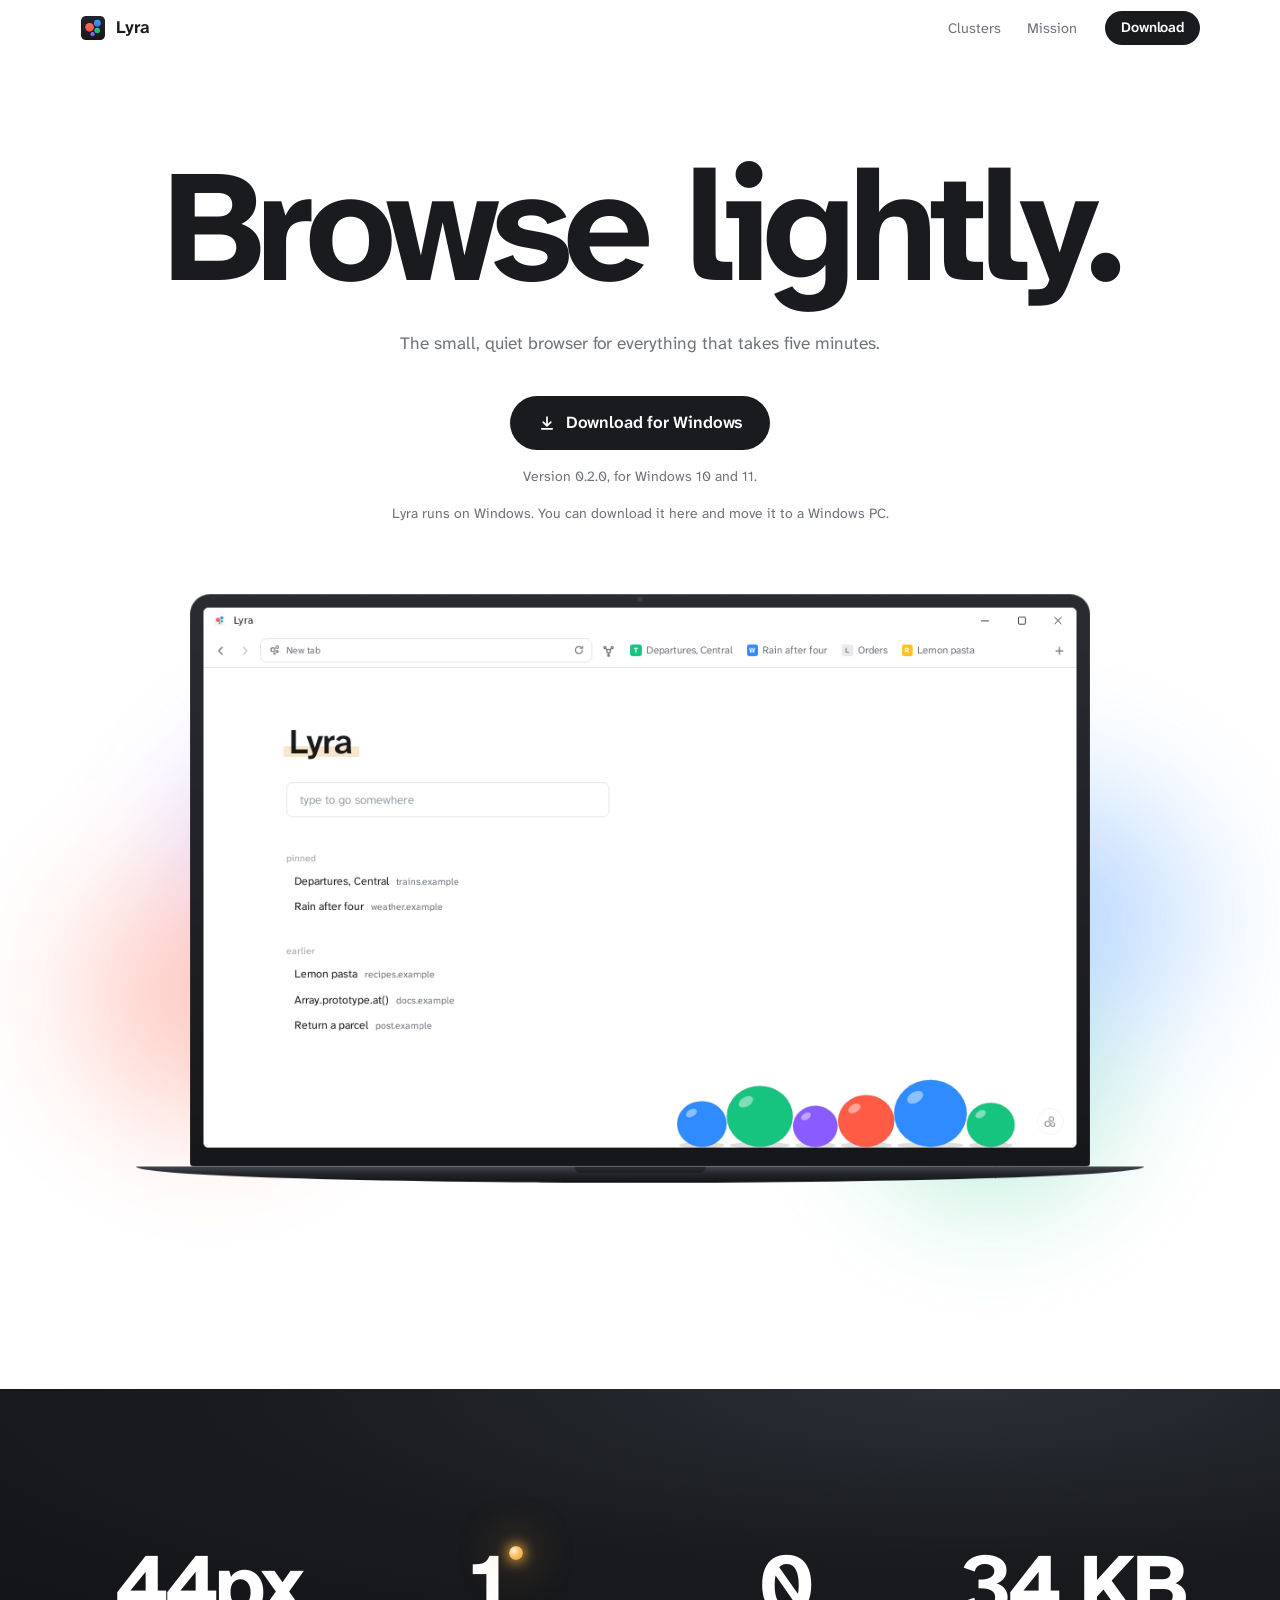
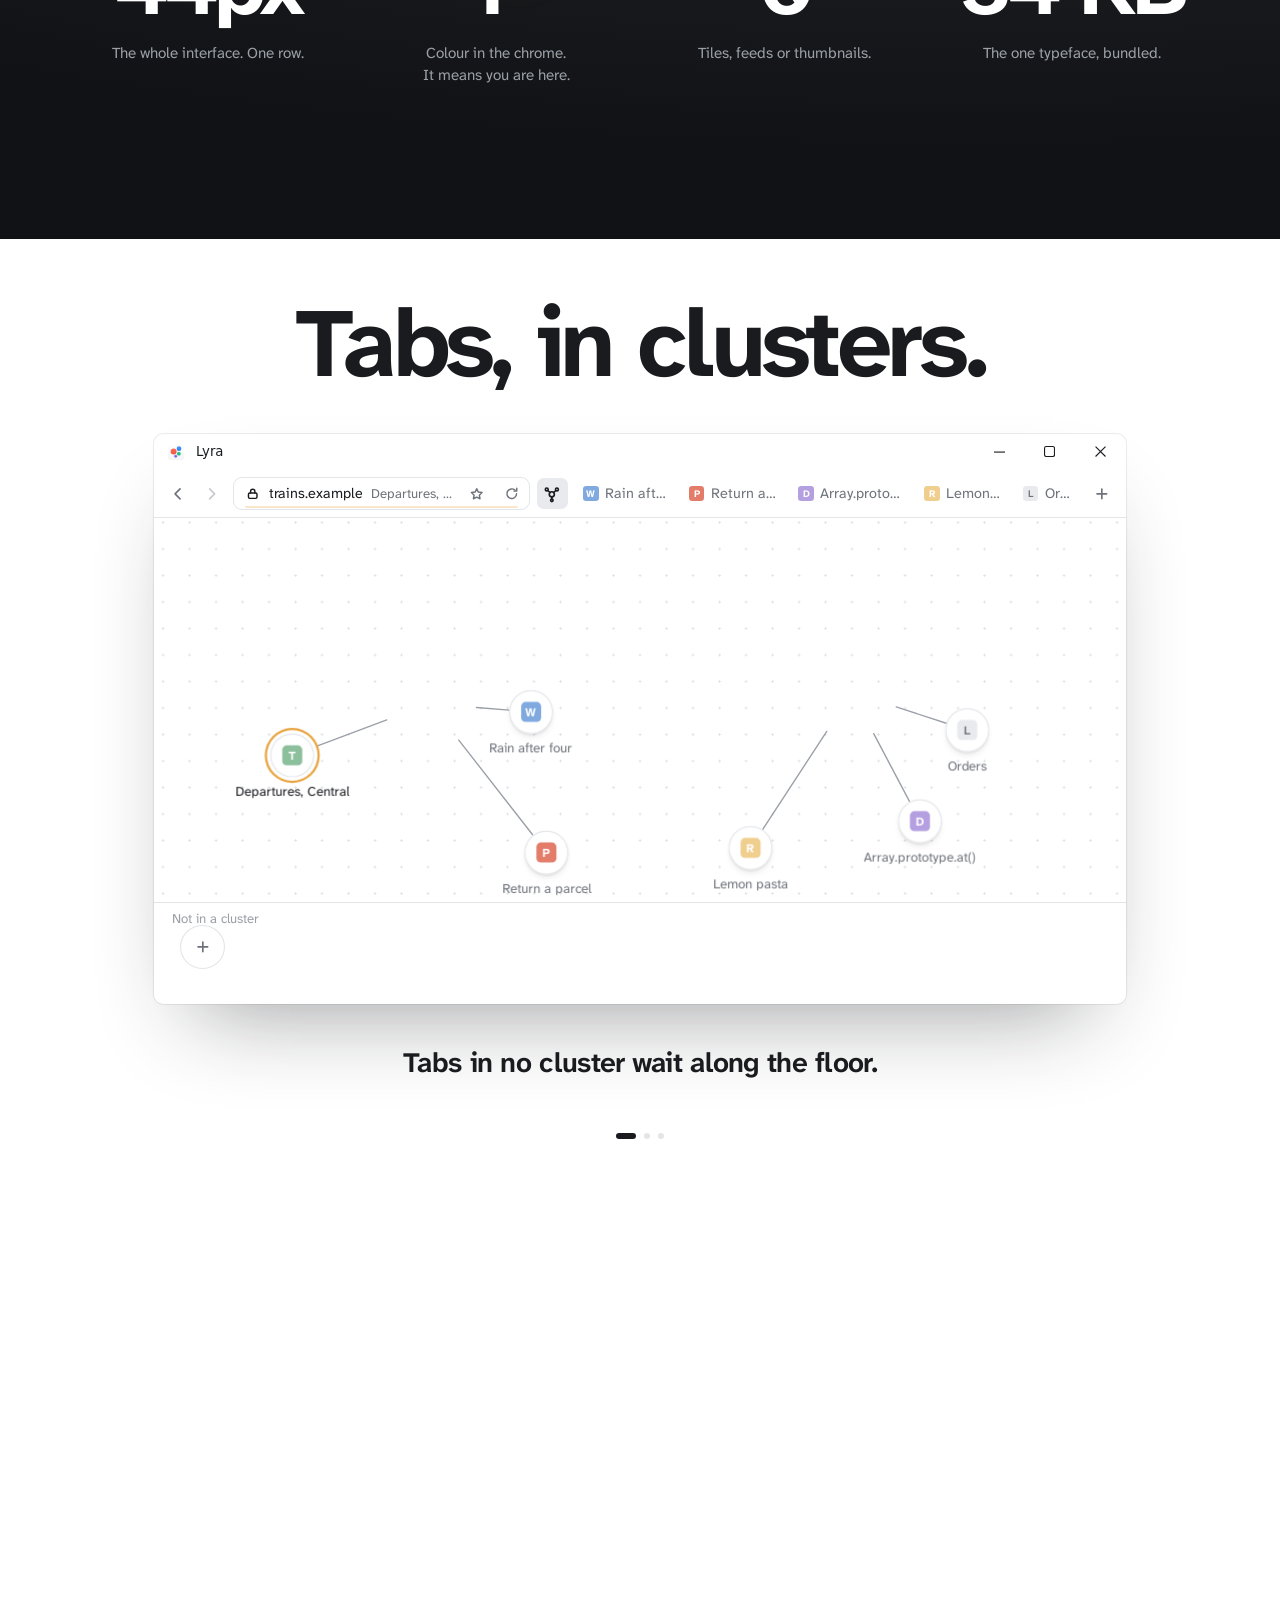
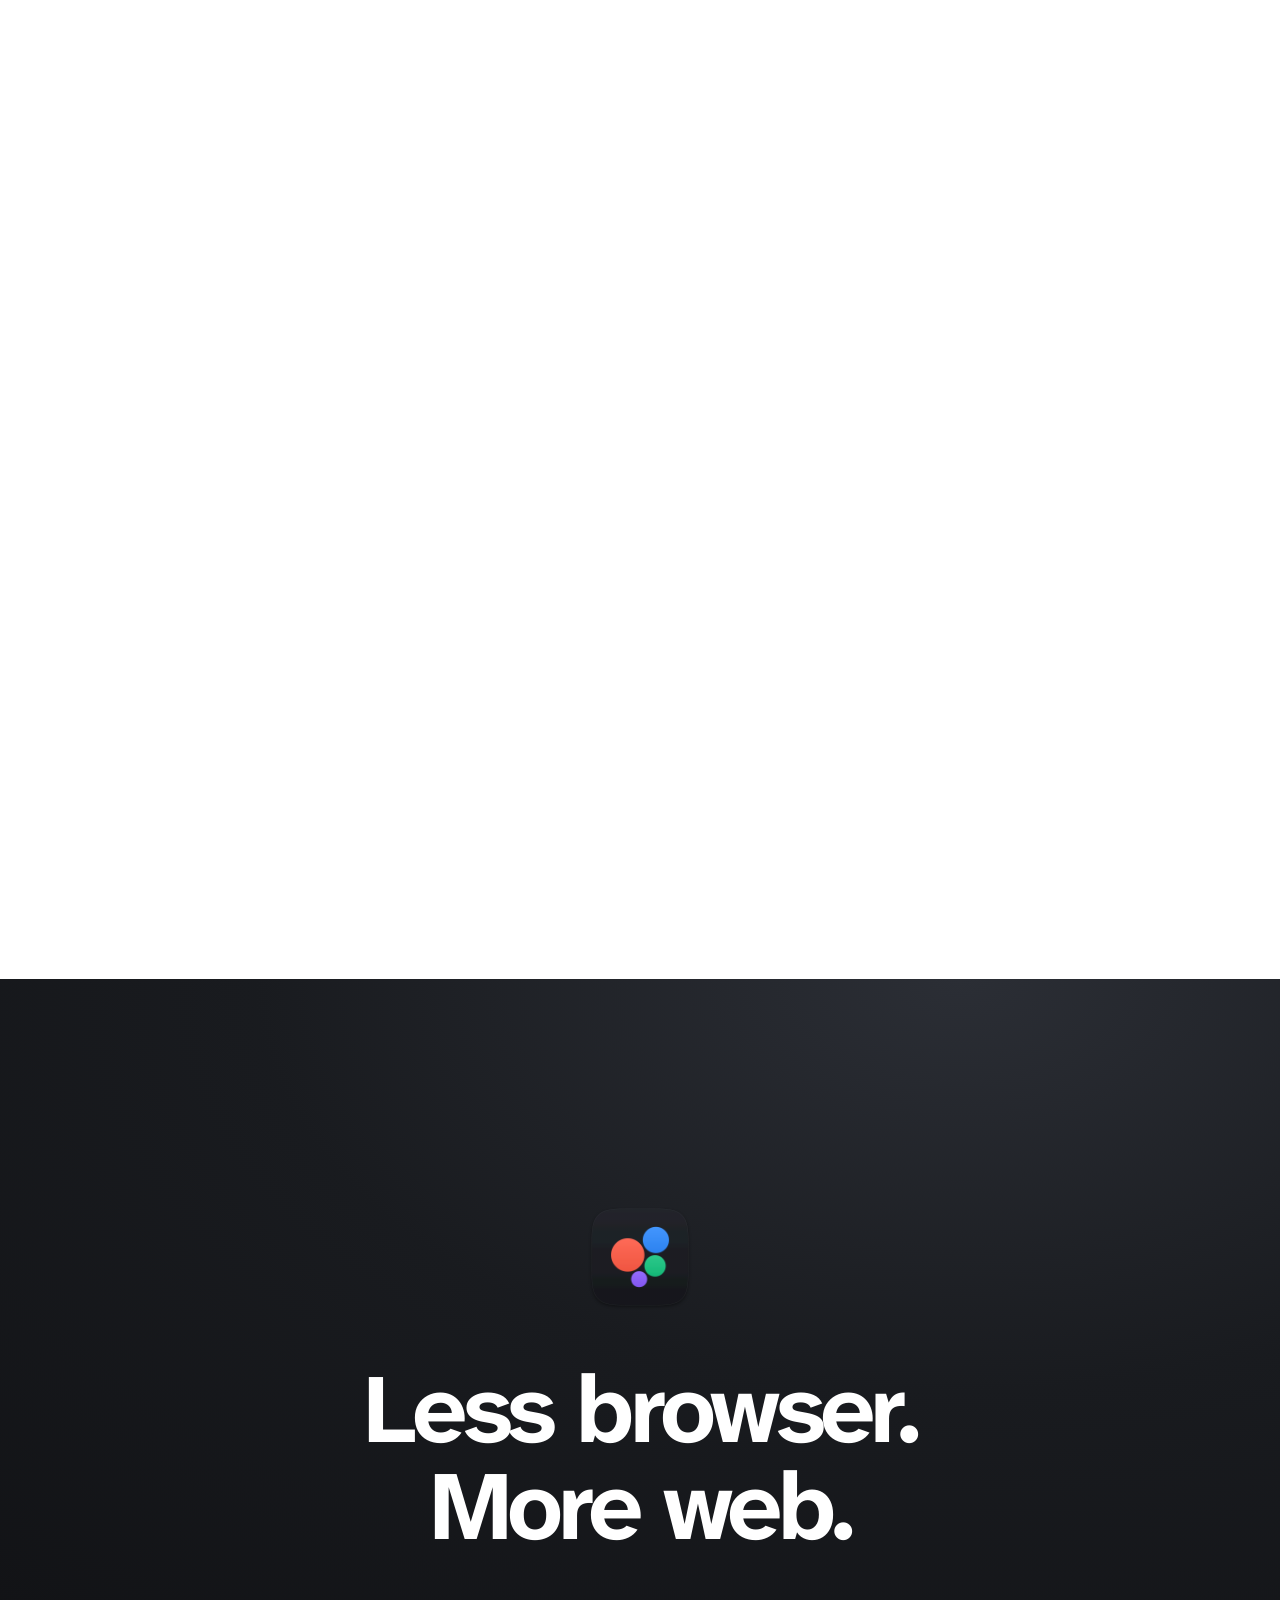
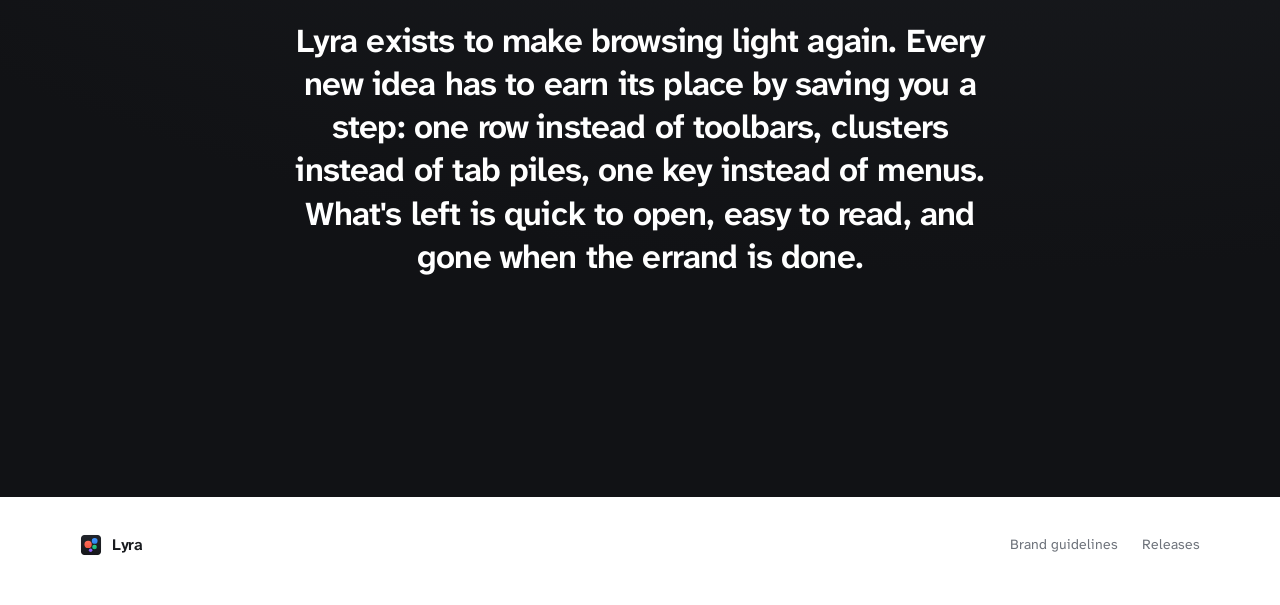
==== commit a8ceeb61: "Site for Lyra 0.2.0" ====
--- a/index.html
+++ b/index.html
@@ -20,7 +20,7 @@
 
     <link rel="preload" href="assets/fonts/atkinson-hyperlegible-next.woff2" as="font" type="font/woff2" crossorigin />
     <link rel="stylesheet" href="assets/lyra-ui.css?v=c0623823" />
-    <link rel="stylesheet" href="assets/site.css?v=6f41f80e" />
+    <link rel="stylesheet" href="assets/site.css?v=03e28505" />
     <script>
       document.documentElement.classList.add('js');
     </script>
@@ -56,7 +56,7 @@
         </a>
         <ul class="nav-links">
           <li><a href="#clusters">Clusters</a></li>
-          <li><a href="#legible">Type</a></li>
+          <li><a href="#mission">Mission</a></li>
         </ul>
         <a class="btn btn-small js-download" href="https://github.com/andrewchampagne/lyra/releases/latest">Download</a>
       </div>
@@ -74,7 +74,7 @@
               Download for Windows
             </a>
           </div>
-          <p class="fine" data-reveal style="--d: 280ms">Version 0.1.0, for Windows 10 and 11.</p>
+          <p class="fine" data-reveal style="--d: 280ms">Version 0.2.0, for Windows 10 and 11.</p>
           <p class="fine" id="os-note" hidden>Lyra runs on Windows. You can download it here and move it to a Windows PC.</p>
         </div>
 
@@ -83,7 +83,7 @@
           <div class="device" id="device" role="img" aria-label="A laptop showing Lyra's new tab page">
             <div class="device-lid">
               <div class="device-screen boot" id="stage"><div class="ly-window" style="width:1100px;height:680px;">
-  <div class="ly-titlebar"><img src="assets/icons/favicon.svg" alt=""><span>Lyra</span>
+  <div class="ly-titlebar"><img src="assets/icons/app-icon.svg" alt=""><span>Lyra</span>
   <span class="ly-caption">
     <span><svg viewBox="0 0 10 10"><path d="M0 5.5h10"/></svg></span>
     <span><svg viewBox="0 0 10 10"><rect x=".5" y=".5" width="9" height="9" rx="1.5"/></svg></span>
@@ -93,7 +93,7 @@
   <div class="ly-nav"><span class="ly-btn"><svg viewBox="0 0 16 16"><use href="#i-back" /></svg></span><span class="ly-btn off"><svg viewBox="0 0 16 16"><use href="#i-forward" /></svg></span></div>
   <div class="ly-field blank"><span class="ly-field-icon"><svg viewBox="0 0 16 16"><use href="#i-lyra" /></svg></span><span class="ly-field-line"><span class="ly-title">New tab</span></span><span class="ly-act"><svg viewBox="0 0 16 16"><use href="#i-reload" /></svg></span></div>
   <span class="ly-btn"><svg viewBox="0 0 16 16"><use href="#i-cluster" /></svg></span>
-  <div class="ly-chips"><span class="ly-chip"><span class="ly-fav" style="background:#8CBF9C">T</span><span>Departures, Central</span></span><span class="ly-chip"><span class="ly-fav" style="background:#7FA9DF">W</span><span>Rain after four</span></span><span class="ly-chip"><span class="ly-fav letter">L</span><span>Orders</span></span><span class="ly-chip"><span class="ly-fav" style="background:#F0CF8E">R</span><span>Lemon pasta</span></span></div>
+  <div class="ly-chips"><span class="ly-chip"><span class="ly-fav" style="background:#16C47F">T</span><span>Departures, Central</span></span><span class="ly-chip"><span class="ly-fav" style="background:#2F8BFF">W</span><span>Rain after four</span></span><span class="ly-chip"><span class="ly-fav letter">L</span><span>Orders</span></span><span class="ly-chip"><span class="ly-fav" style="background:#FFC21F">R</span><span>Lemon pasta</span></span></div>
   <span class="ly-btn ly-new"><svg viewBox="0 0 16 16"><use href="#i-plus" /></svg></span>
 </div>
   <div class="ly-page"><div class="ly-ntp">
@@ -102,17 +102,17 @@
   <div class="ly-group"><h4>pinned</h4><div class="ly-entry"><span>Departures, Central</span><span class="h">trains.example</span></div><div class="ly-entry"><span>Rain after four</span><span class="h">weather.example</span></div></div>
   <div class="ly-group"><h4>earlier</h4><div class="ly-entry"><span>Lemon pasta</span><span class="h">recipes.example</span></div><div class="ly-entry"><span>Array.prototype.at()</span><span class="h">docs.example</span></div><div class="ly-entry"><span>Return a parcel</span><span class="h">post.example</span></div></div>
 </div><svg class="ly-toy" viewBox="0 -100 1100 100" preserveAspectRatio="xMinYMax meet" aria-hidden="true"><ellipse cx="628" cy="-2" rx="28.5" ry="4" fill="#191b1f" opacity=".14"/>
-<ellipse cx="628" cy="-28.8" rx="31.2" ry="28.8" fill="#e47c6a" stroke="rgba(25,27,31,.1)"/>
+<ellipse cx="628" cy="-28.8" rx="31.2" ry="28.8" fill="#2f8bff" stroke="rgba(25,27,31,.1)"/>
 <ellipse cx="614.9" cy="-42.6" rx="7.5" ry="4.6" fill="#fff" opacity=".45" transform="rotate(-30 614.9 -42.6)"/><ellipse cx="701" cy="-2" rx="38.0" ry="4" fill="#191b1f" opacity=".14"/>
-<ellipse cx="701" cy="-38.4" rx="41.6" ry="38.4" fill="#8cbf9c" stroke="rgba(25,27,31,.1)"/>
+<ellipse cx="701" cy="-38.4" rx="41.6" ry="38.4" fill="#16c47f" stroke="rgba(25,27,31,.1)"/>
 <ellipse cx="683.5" cy="-56.8" rx="10.0" ry="6.1" fill="#fff" opacity=".45" transform="rotate(-30 683.5 -56.8)"/><ellipse cx="771" cy="-2" rx="25.6" ry="4" fill="#191b1f" opacity=".14"/>
-<ellipse cx="771" cy="-25.9" rx="28.1" ry="25.9" fill="#7fa9df" stroke="rgba(25,27,31,.1)"/>
+<ellipse cx="771" cy="-25.9" rx="28.1" ry="25.9" fill="#8a5cff" stroke="rgba(25,27,31,.1)"/>
 <ellipse cx="759.2" cy="-38.4" rx="6.7" ry="4.1" fill="#fff" opacity=".45" transform="rotate(-30 759.2 -38.4)"/><ellipse cx="835" cy="-2" rx="32.3" ry="4" fill="#191b1f" opacity=".14"/>
-<ellipse cx="835" cy="-32.6" rx="35.4" ry="32.6" fill="#b49fe0" stroke="rgba(25,27,31,.1)"/>
+<ellipse cx="835" cy="-32.6" rx="35.4" ry="32.6" fill="#ff5b45" stroke="rgba(25,27,31,.1)"/>
 <ellipse cx="820.1" cy="-48.3" rx="8.5" ry="5.2" fill="#fff" opacity=".45" transform="rotate(-30 820.1 -48.3)"/><ellipse cx="916" cy="-2" rx="41.8" ry="4" fill="#191b1f" opacity=".14"/>
-<ellipse cx="916" cy="-42.2" rx="45.8" ry="42.2" fill="#f0cf8e" stroke="rgba(25,27,31,.1)"/>
+<ellipse cx="916" cy="-42.2" rx="45.8" ry="42.2" fill="#2f8bff" stroke="rgba(25,27,31,.1)"/>
 <ellipse cx="896.8" cy="-62.5" rx="11.0" ry="6.8" fill="#fff" opacity=".45" transform="rotate(-30 896.8 -62.5)"/><ellipse cx="992" cy="-2" rx="27.5" ry="4" fill="#191b1f" opacity=".14"/>
-<ellipse cx="992" cy="-27.8" rx="30.2" ry="27.8" fill="#9ba0a8" stroke="rgba(25,27,31,.1)"/>
+<ellipse cx="992" cy="-27.8" rx="30.2" ry="27.8" fill="#16c47f" stroke="rgba(25,27,31,.1)"/>
 <ellipse cx="979.3" cy="-41.2" rx="7.2" ry="4.5" fill="#fff" opacity=".45" transform="rotate(-30 979.3 -41.2)"/></svg>
 <span class="ly-balls on"><svg viewBox="0 0 20 20"><circle cx="6" cy="13.5" r="3.5"/><circle cx="13.5" cy="14.5" r="2.5"/><circle cx="11.5" cy="6.5" r="3"/></svg></span></div>
 </div></div>
@@ -142,7 +142,7 @@
             <div class="cl-demo" id="cl-demo">
               <div class="ly-window" id="cl-window" style="width: 880px">
                 <div class="ly-titlebar">
-                  <img src="assets/icons/favicon.svg" alt="" /><span id="cl-title">Lyra</span>
+                  <img src="assets/icons/app-icon.svg" alt="" /><span id="cl-title">Lyra</span>
                   <span class="ly-caption" aria-hidden="true">
                     <span><svg viewBox="0 0 10 10"><path d="M0 5.5h10" /></svg></span>
                     <span><svg viewBox="0 0 10 10"><rect x=".5" y=".5" width="9" height="9" rx="1.5" /></svg></span>
@@ -153,7 +153,7 @@
   <div class="ly-nav"><span class="ly-btn"><svg viewBox="0 0 16 16"><use href="#i-back" /></svg></span><span class="ly-btn off"><svg viewBox="0 0 16 16"><use href="#i-forward" /></svg></span></div>
   <div class="ly-field"><span class="ly-field-icon secure"><svg viewBox="0 0 16 16"><use href="#i-lock" /></svg></span><span class="ly-field-line"><span class="ly-host">trains.example</span><span class="ly-title">Departures, Central</span></span><span class="ly-act"><svg viewBox="0 0 16 16"><use href="#i-pin" /></svg></span><span class="ly-act"><svg viewBox="0 0 16 16"><use href="#i-reload" /></svg></span></div>
   <span class="ly-btn on"><svg viewBox="0 0 16 16"><use href="#i-cluster" /></svg></span>
-  <div class="ly-chips"><span class="ly-chip"><span class="ly-fav" style="background:#7FA9DF">W</span><span>Rain after four</span></span><span class="ly-chip"><span class="ly-fav" style="background:#E47C6A">P</span><span>Return a parcel</span></span><span class="ly-chip"><span class="ly-fav" style="background:#B49FE0">D</span><span>Array.prototype.at()</span></span><span class="ly-chip"><span class="ly-fav" style="background:#F0CF8E">R</span><span>Lemon pasta</span></span><span class="ly-chip"><span class="ly-fav letter">L</span><span>Orders</span></span></div>
+  <div class="ly-chips"><span class="ly-chip"><span class="ly-fav" style="background:#2F8BFF">W</span><span>Rain after four</span></span><span class="ly-chip"><span class="ly-fav" style="background:#FF5B45">P</span><span>Return a parcel</span></span><span class="ly-chip"><span class="ly-fav" style="background:#8A5CFF">D</span><span>Array.prototype.at()</span></span><span class="ly-chip"><span class="ly-fav" style="background:#FFC21F">R</span><span>Lemon pasta</span></span><span class="ly-chip"><span class="ly-fav letter">L</span><span>Orders</span></span></div>
   <span class="ly-btn ly-new"><svg viewBox="0 0 16 16"><use href="#i-plus" /></svg></span>
 </div>
                 <div class="ly-page">
@@ -174,16 +174,16 @@
         </div>
       </section>
 
-      <!-- 4. Type ============================================================= -->
-      <section class="night section" id="legible">
+      <!-- 4. Mission: a statement that lights up as you read it ================ -->
+      <section class="night section mission" id="mission">
         <div class="night-orbs" id="night-orbs" aria-hidden="true"><span></span><span></span><span></span><span></span></div>
-        <div class="wrap">
-          <h2 class="headline" data-reveal>Tell rn from m.</h2>
-          <p class="sub" data-reveal style="--d: 100ms">Every address is set in a typeface drawn so lookalike domains look like what they are.</p>
-          <p class="specimen" data-reveal="scale" style="--d: 160ms" aria-label="rn is not m. l is not I. 0 is not O.">
-            <span class="pair" aria-hidden="true">rn<i>m</i></span>
-            <span class="pair" aria-hidden="true">l<i>I</i></span>
-            <span class="pair" aria-hidden="true">0<i>O</i></span>
+        <div class="wrap section-body">
+          <img class="mission-icon" src="assets/icons/lyra-night-mac-512.png" alt="" width="120" height="120" data-reveal="scale" />
+          <h2 class="headline" data-reveal style="--d: 80ms">Less browser.<br />More web.</h2>
+          <p class="mission-text" id="mission-text">
+            Lyra exists to make browsing light again. Every new idea has to earn its place by saving you a step: one
+            row instead of toolbars, clusters instead of tab piles, one key instead of menus. What's left is quick to
+            open, easy to read, and gone when the errand is done.
           </p>
         </div>
       </section>
@@ -199,6 +199,6 @@
       </div>
     </footer>
 
-    <script src="assets/site.js?v=5b87eb07"></script>
+    <script src="assets/site.js?v=c59aa30c"></script>
   </body>
 </html>
--- a/assets/site.css
+++ b/assets/site.css
@@ -40,11 +40,11 @@
 
   /* The orbs: the new tab balls. Secondary, and always soft: a light, a
      glow, a favicon. Never text, never a large flat fill. */
-  --coral: #e47c6a;
-  --sky: #7fa9df;
-  --sage: #8cbf9c;
-  --lavender: #b49fe0;
-  --butter: #f0cf8e;
+  --coral: #ff5b45;
+  --sky: #2f8bff;
+  --sage: #16c47f;
+  --lavender: #8a5cff;
+  --butter: #ffc21f;
 
   --night-top: #2b2e35;
   --night: #191b1f;
@@ -789,7 +789,7 @@
 }
 
 /* ---------------------------------------------------------------------------
-   4. Type: the specimen, huge, on night, with the orbs far off
+   4. Mission: a statement on night, lit word by word as you read
    --------------------------------------------------------------------------- */
 
 /* Four soft lights in the orb colours, the icon's cluster out of focus. */
@@ -849,29 +849,46 @@
   }
 }
 
-#legible .wrap {
-  position: relative;
-}
-
-.specimen {
-  display: flex;
-  flex-wrap: wrap;
-  justify-content: center;
-  gap: 0.05em 0.6em;
-  margin-top: clamp(56px, 7vw, 88px);
-  font-size: clamp(4.5rem, 13vw, 11rem);
-  font-weight: 500;
-  line-height: 1;
-}
-
-.pair {
-  display: inline-flex;
-  gap: 0.3em;
-}
-
-.pair i {
-  color: var(--graphite);
-  font-style: normal;
+.mission {
+  padding: clamp(140px, 17vw, 240px) 0;
+}
+
+/* Here the cluster's light sits behind the icon, centred. */
+.mission .night-orbs {
+  top: clamp(40px, 6vw, 90px);
+  right: auto;
+  left: 50%;
+  width: min(440px, 80vw);
+  opacity: 0.34;
+  transform: translate(-50%, var(--parallax, 0px));
+}
+
+.mission-icon {
+  display: block;
+  width: clamp(96px, 10vw, 120px);
+  height: auto;
+  margin: 0 auto clamp(32px, 4vw, 44px);
+}
+
+.mission-text {
+  max-width: 44rem;
+  margin: clamp(44px, 5vw, 64px) auto 0;
+  color: var(--paper);
+  font-size: clamp(1.45rem, 2.6vw, 2.2rem);
+  font-weight: 650;
+  letter-spacing: -0.025em;
+  line-height: 1.3;
+  text-wrap: pretty;
+}
+
+/* With JavaScript, words light from dim to white as the section scrolls by. */
+.js .mission-text .w {
+  opacity: 0.2;
+  transition: opacity 260ms ease;
+}
+
+.js .mission-text .w.lit {
+  opacity: 1;
 }
 
 /* ---------------------------------------------------------------------------
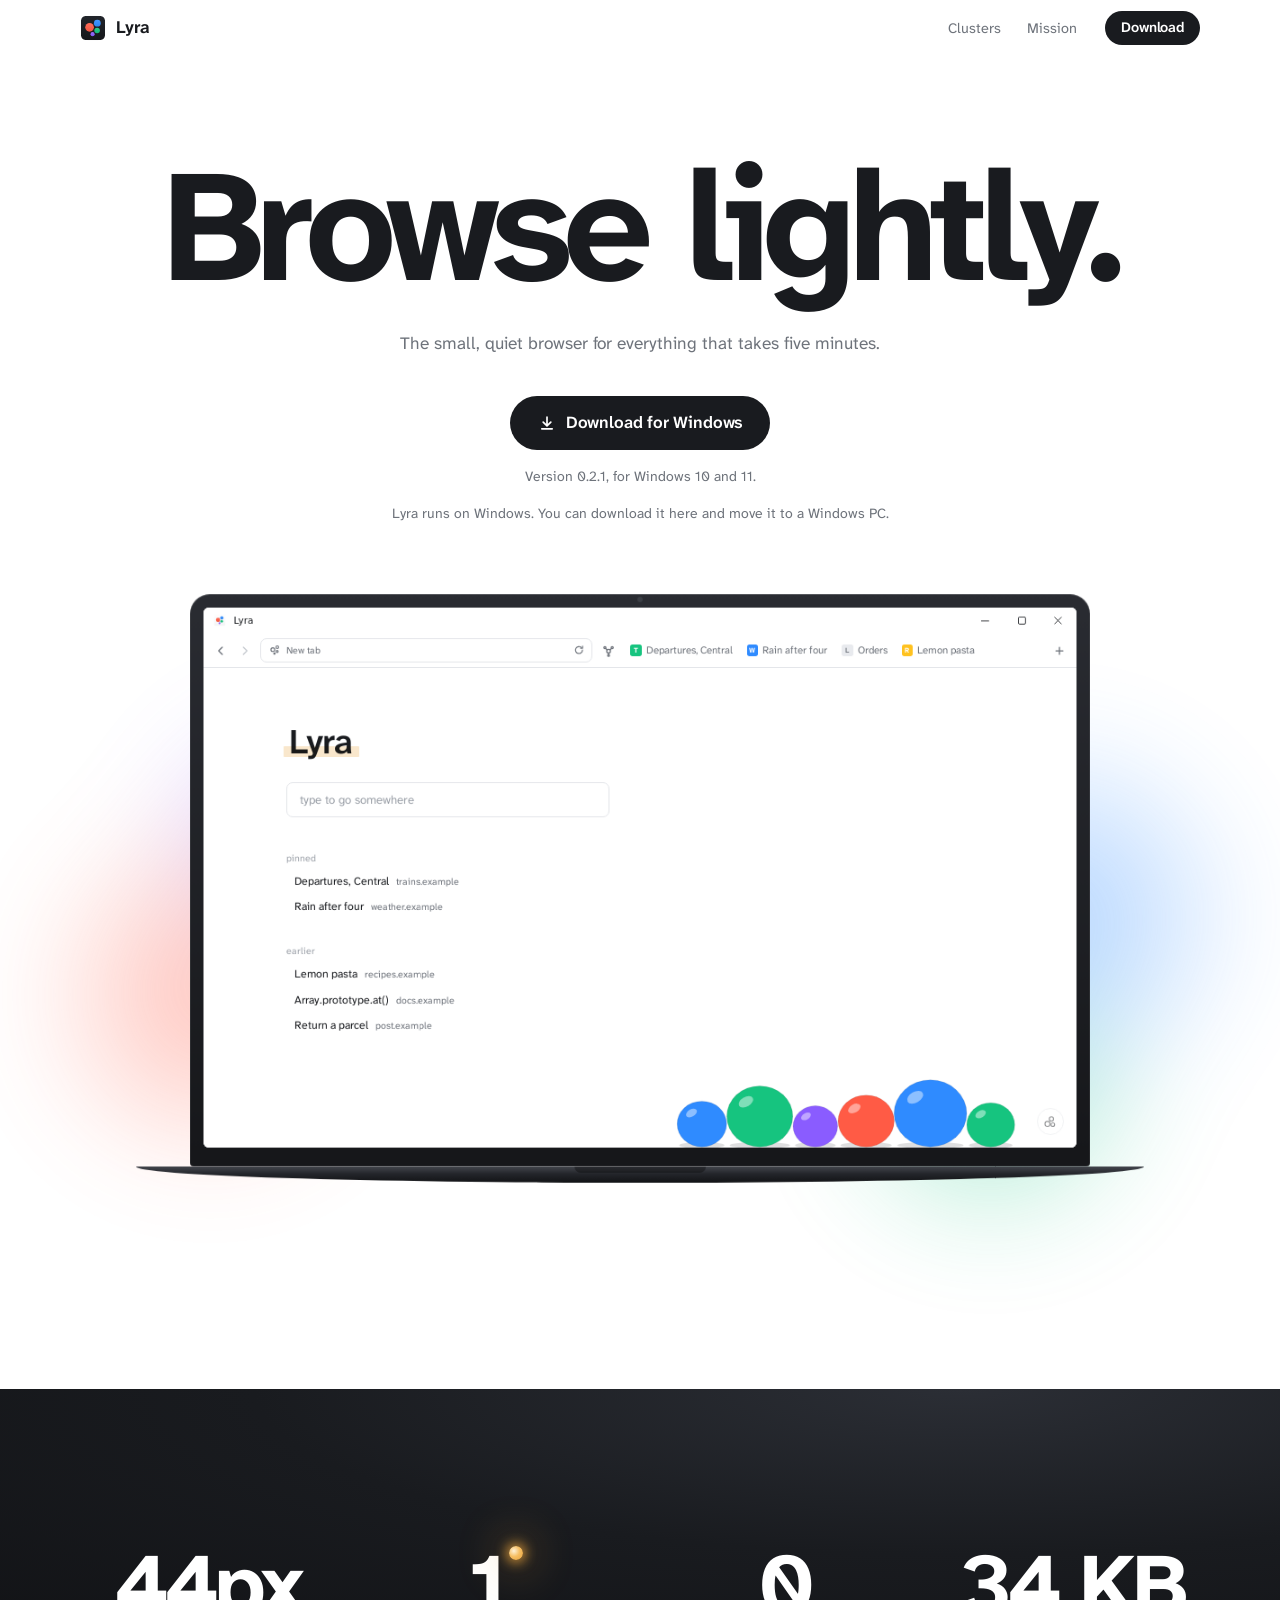
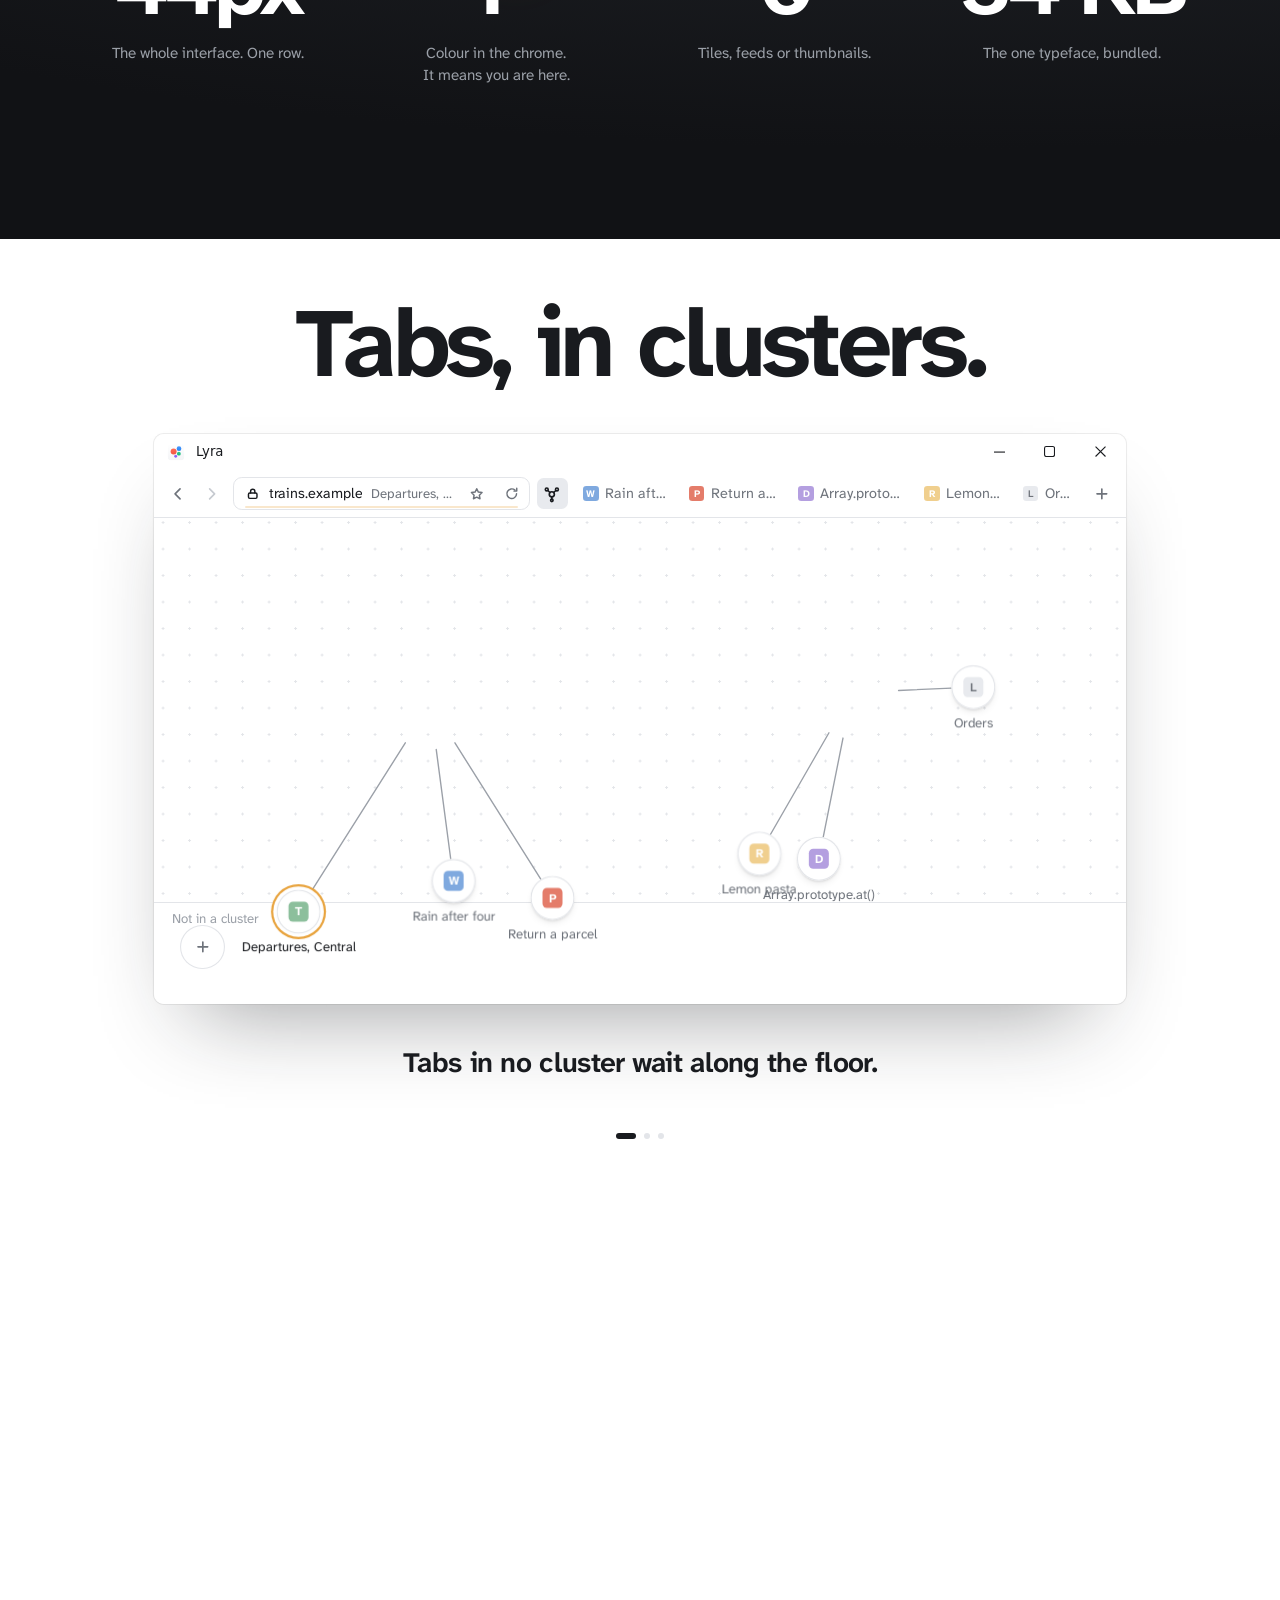
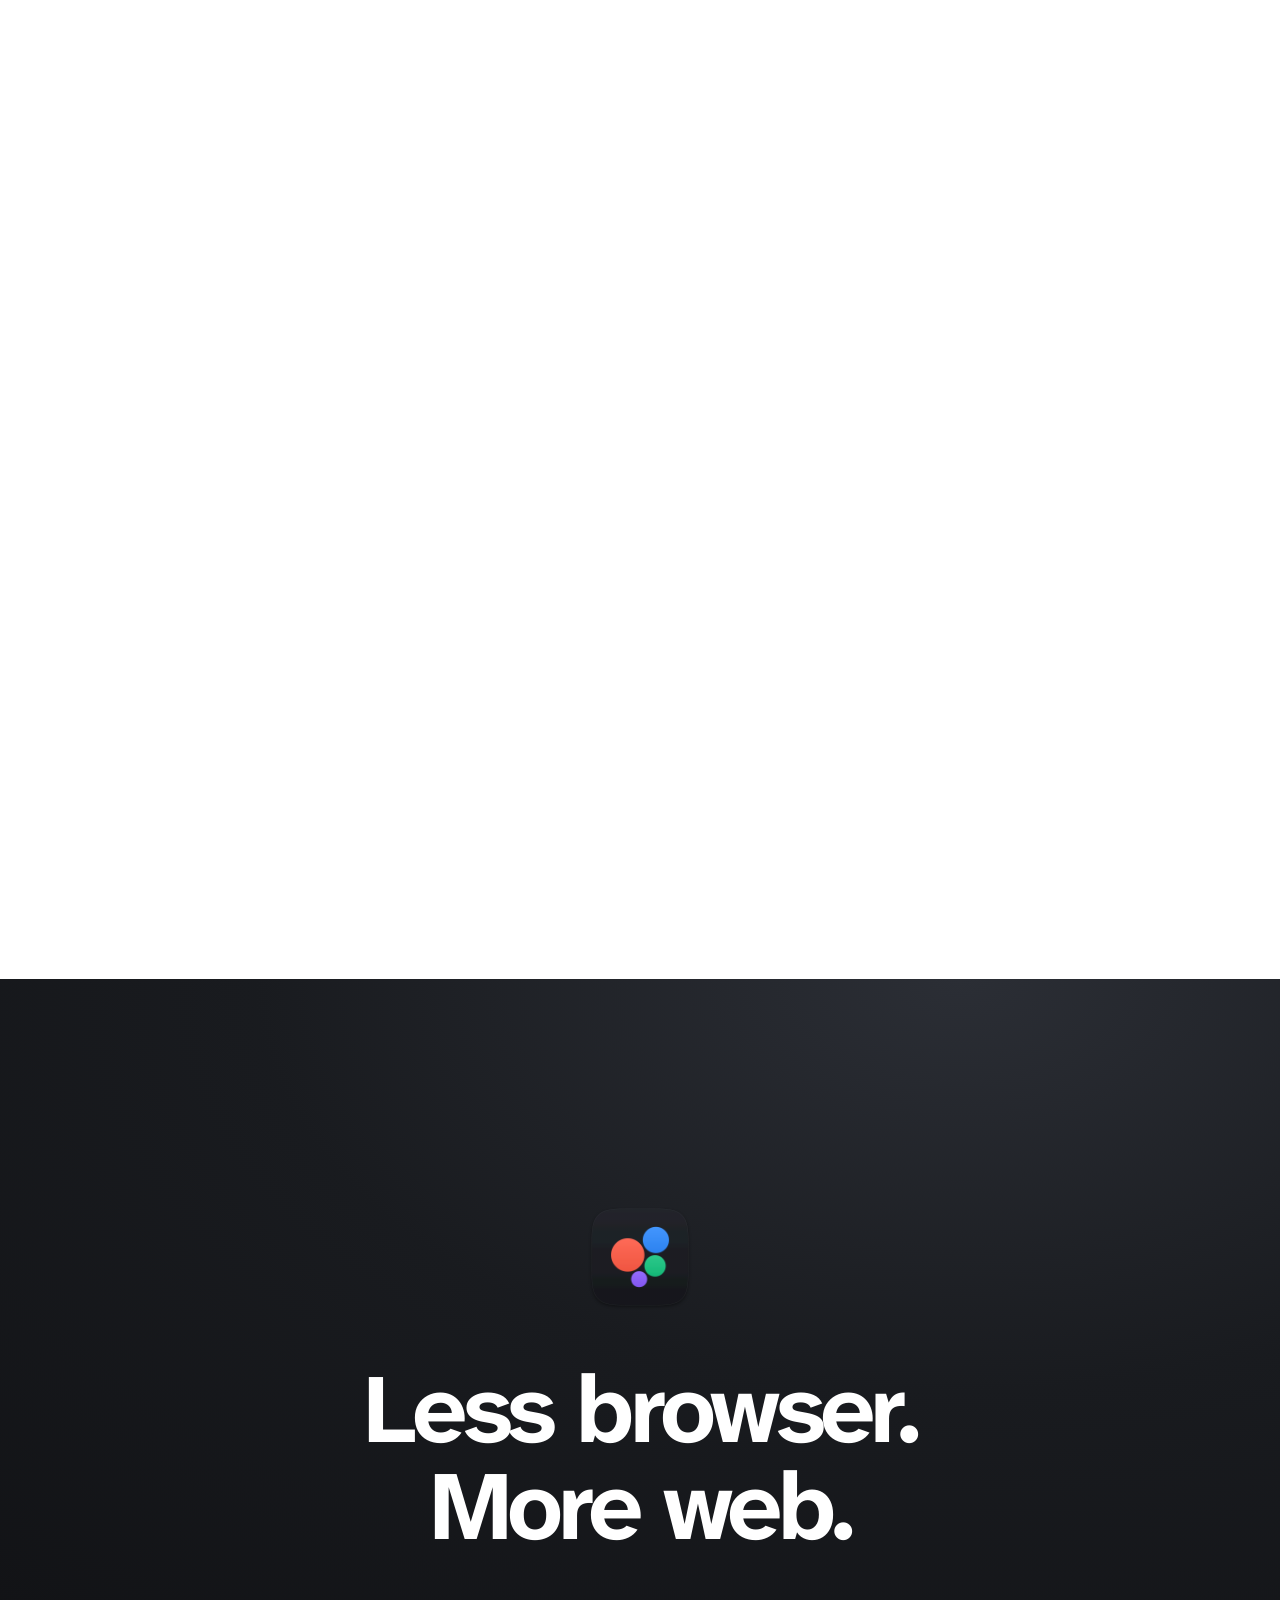
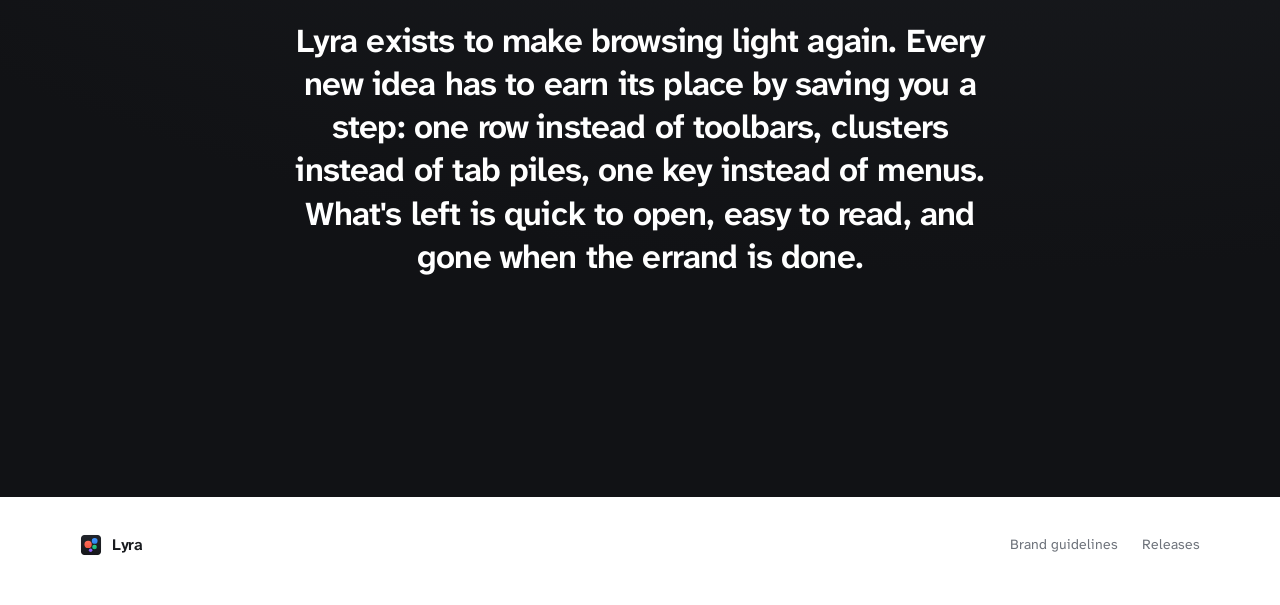
==== commit e5121d90: "Site for Lyra 0.2.1" ====
--- a/index.html
+++ b/index.html
@@ -74,7 +74,7 @@
               Download for Windows
             </a>
           </div>
-          <p class="fine" data-reveal style="--d: 280ms">Version 0.2.0, for Windows 10 and 11.</p>
+          <p class="fine" data-reveal style="--d: 280ms">Version 0.2.1, for Windows 10 and 11.</p>
           <p class="fine" id="os-note" hidden>Lyra runs on Windows. You can download it here and move it to a Windows PC.</p>
         </div>
 
@@ -199,6 +199,6 @@
       </div>
     </footer>
 
-    <script src="assets/site.js?v=c59aa30c"></script>
+    <script src="assets/site.js?v=61eaaded"></script>
   </body>
 </html>
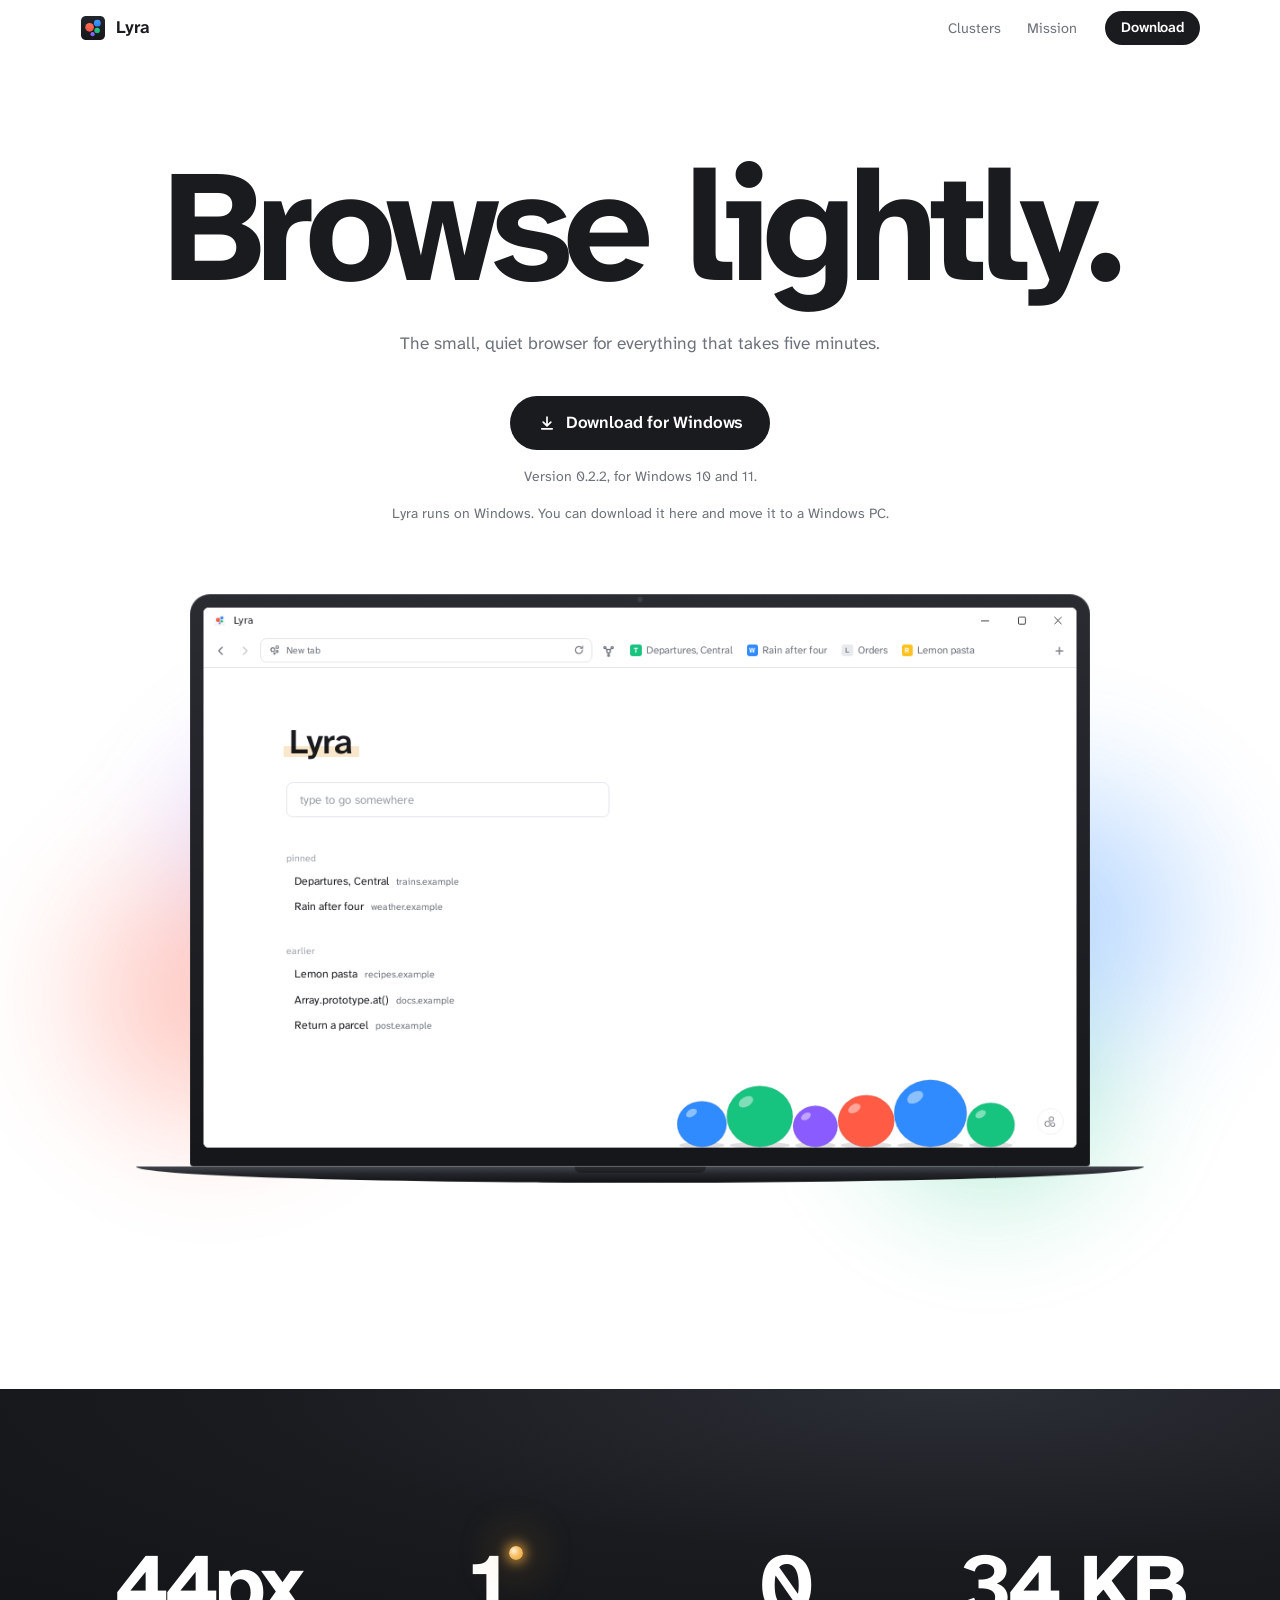
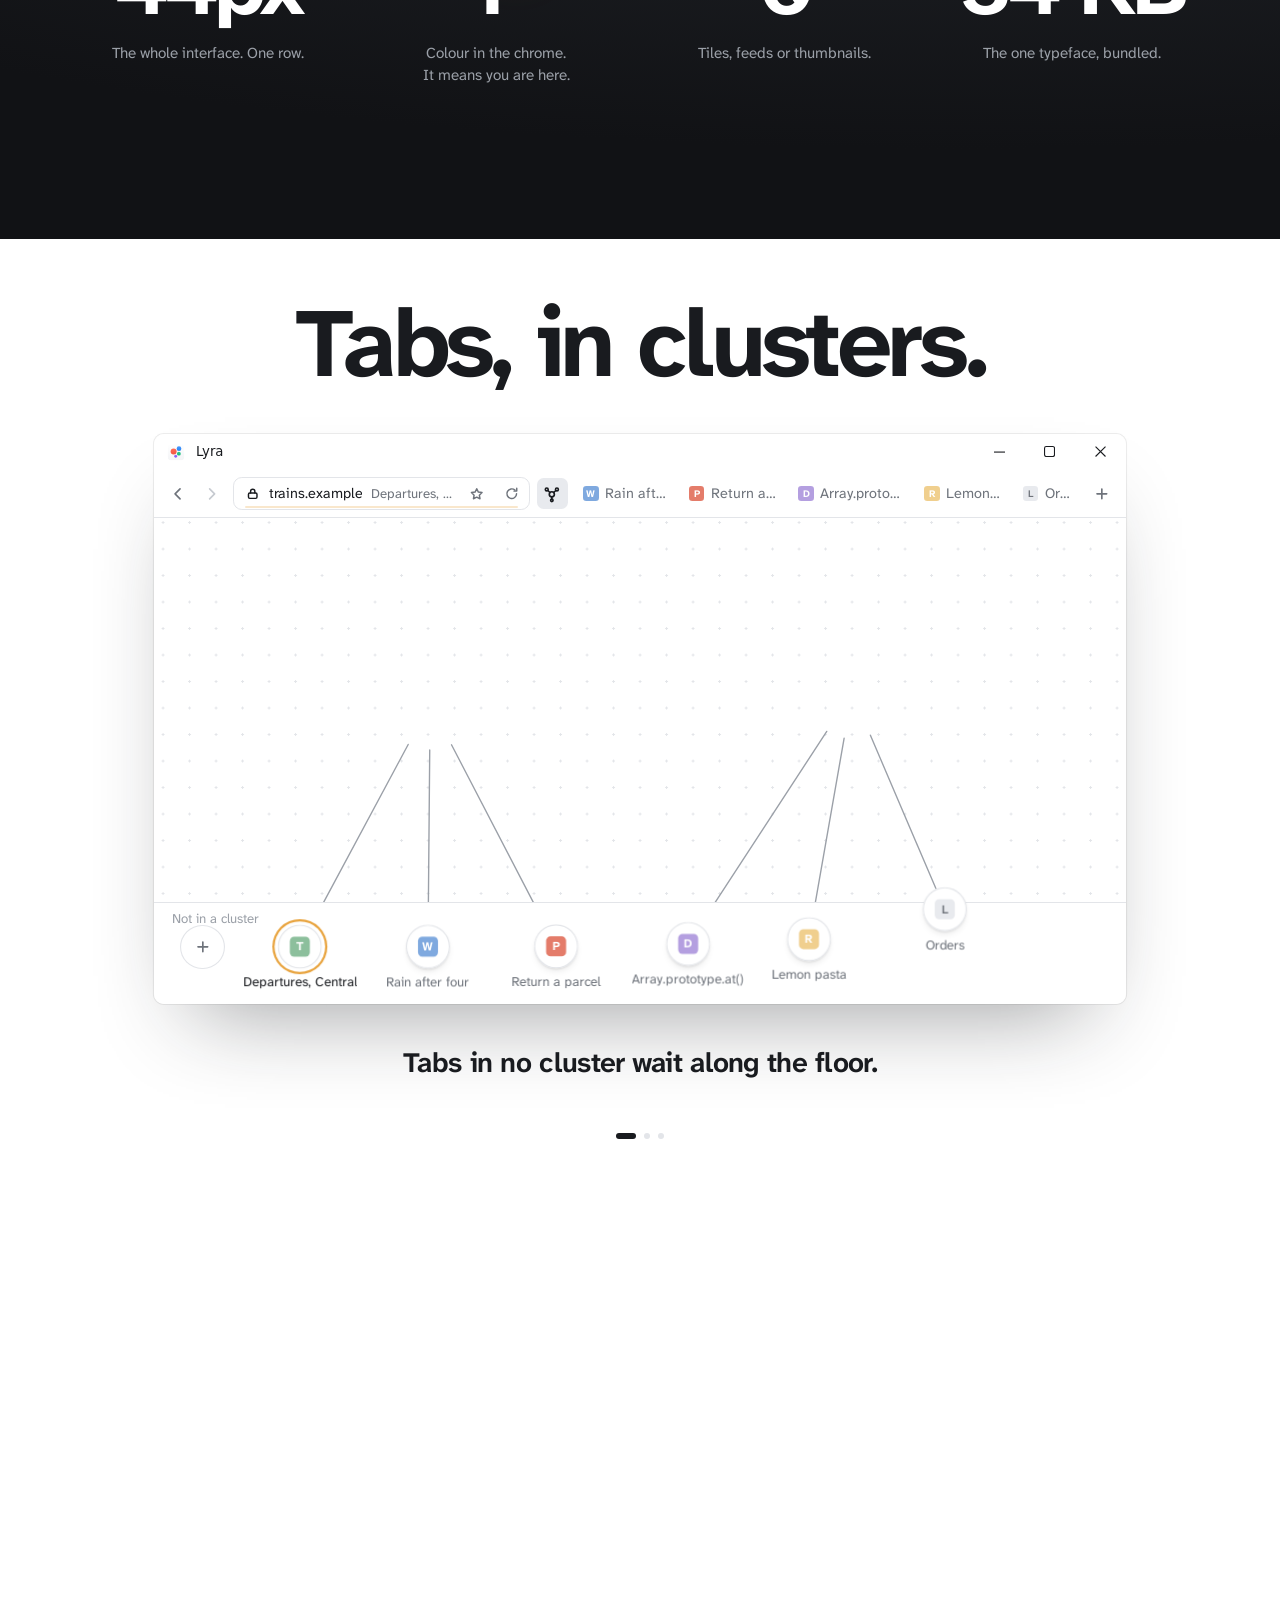
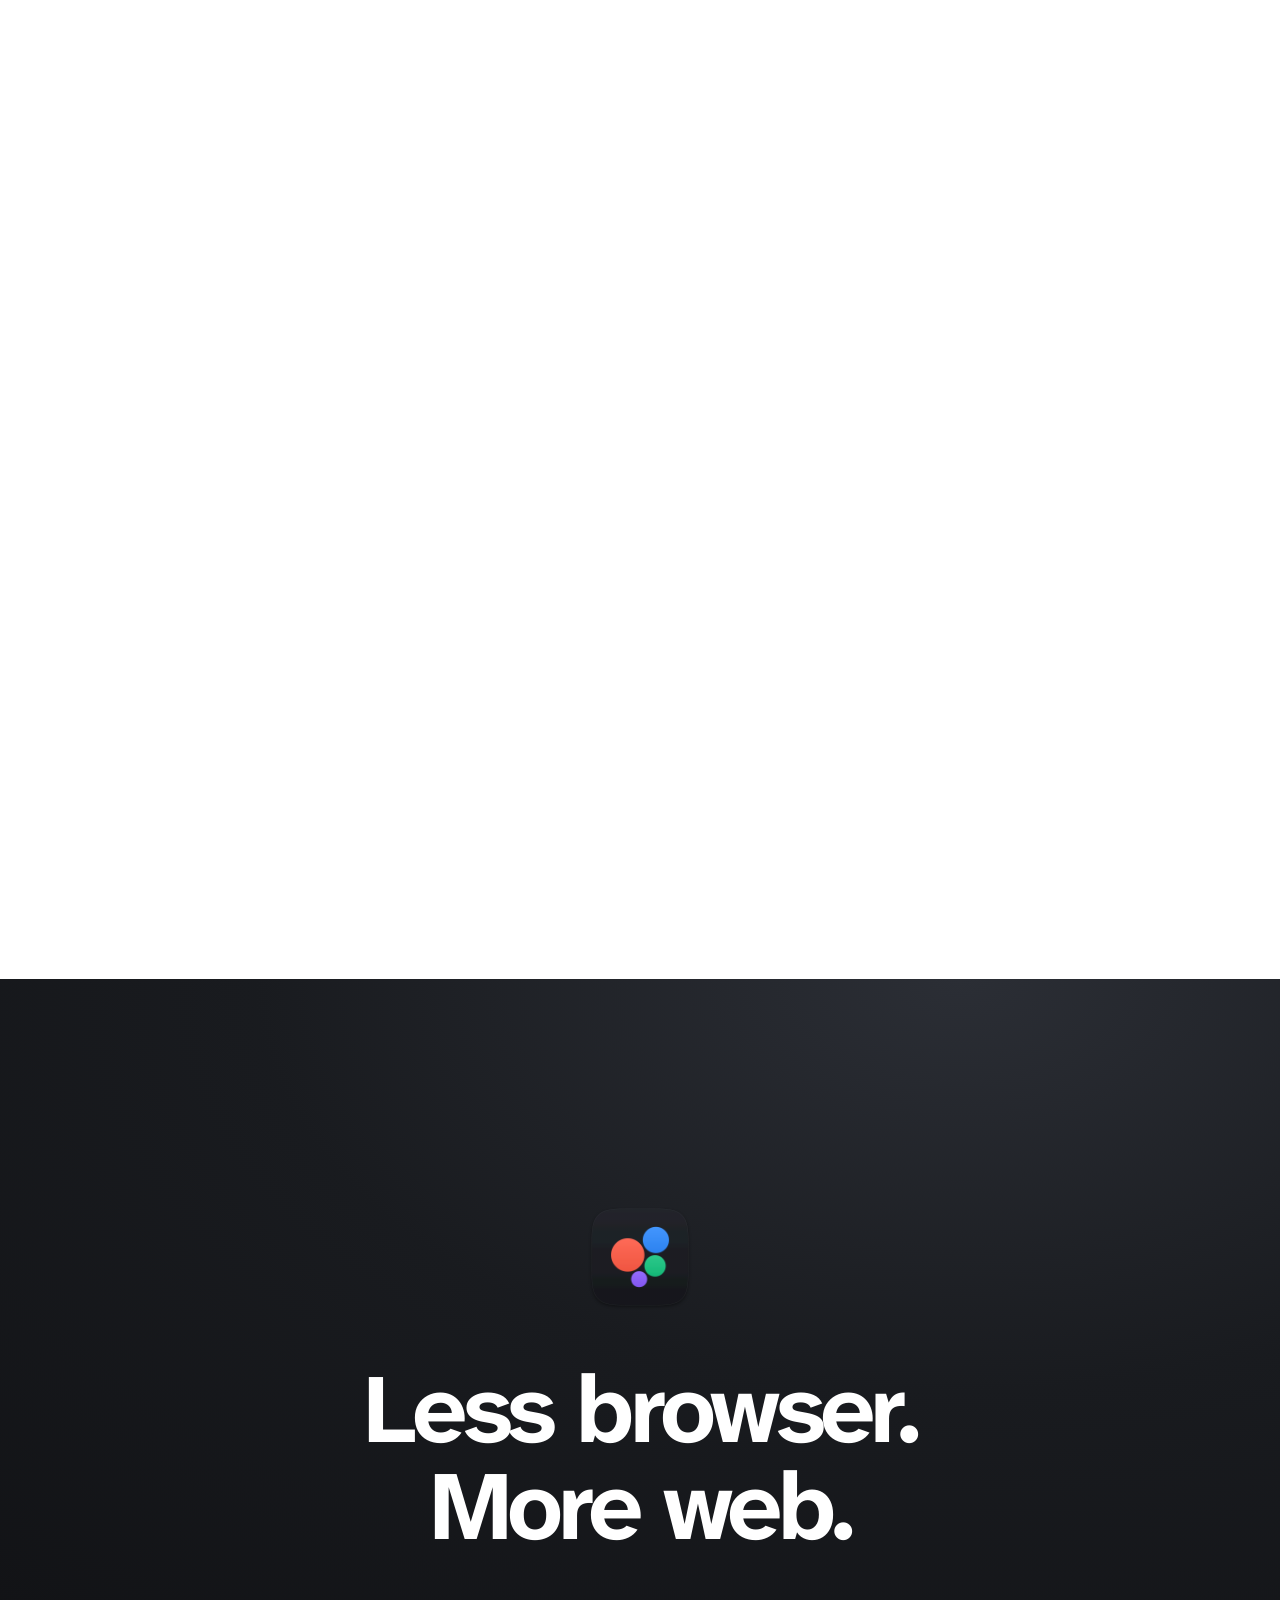
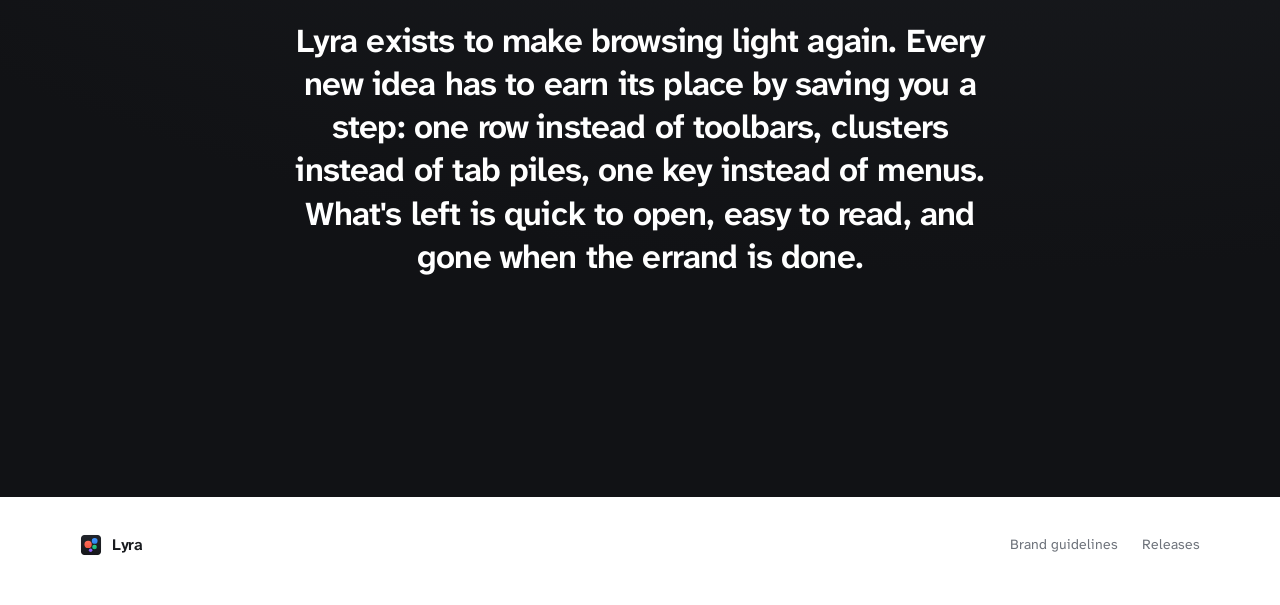
==== commit 5ba5cdc2: "Site for Lyra 0.2.2" ====
--- a/index.html
+++ b/index.html
@@ -74,7 +74,7 @@
               Download for Windows
             </a>
           </div>
-          <p class="fine" data-reveal style="--d: 280ms">Version 0.2.1, for Windows 10 and 11.</p>
+          <p class="fine" data-reveal style="--d: 280ms">Version 0.2.2, for Windows 10 and 11.</p>
           <p class="fine" id="os-note" hidden>Lyra runs on Windows. You can download it here and move it to a Windows PC.</p>
         </div>
 
@@ -199,6 +199,6 @@
       </div>
     </footer>
 
-    <script src="assets/site.js?v=61eaaded"></script>
+    <script src="assets/site.js?v=4489a023"></script>
   </body>
 </html>
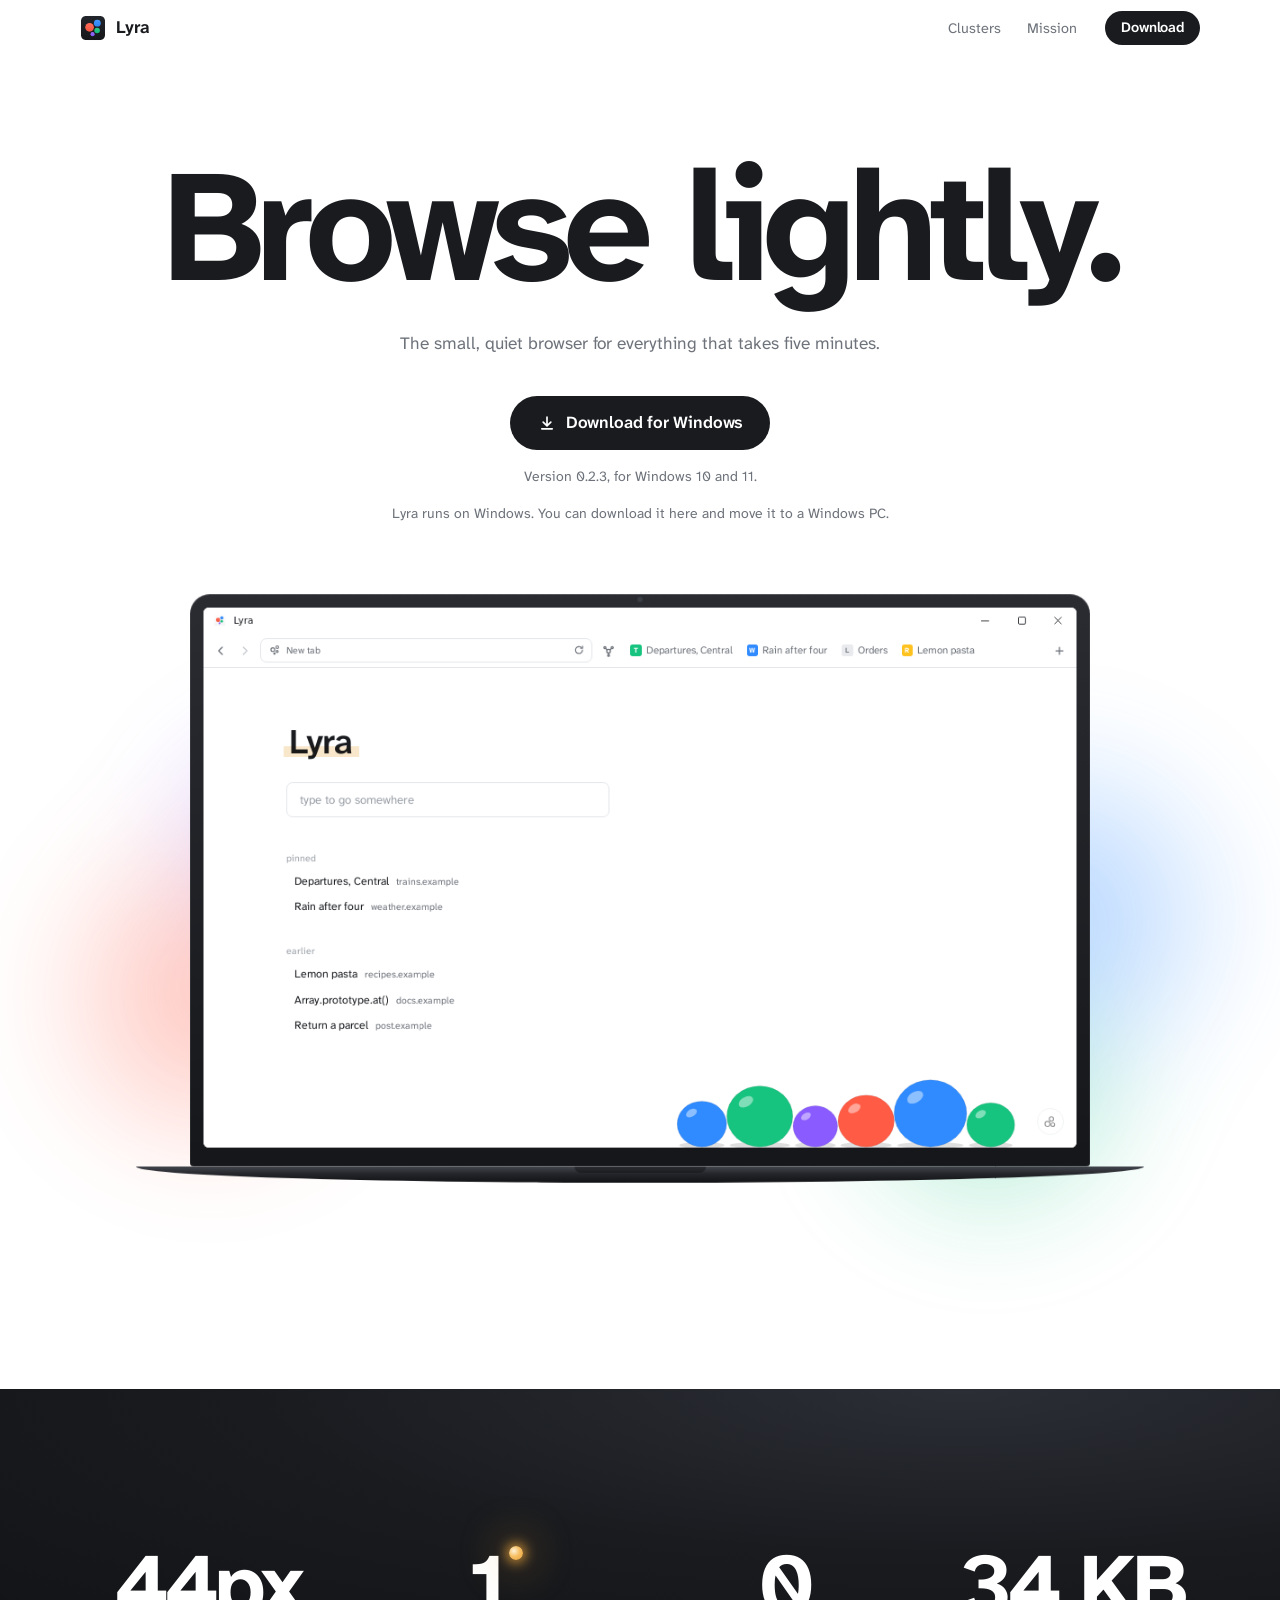
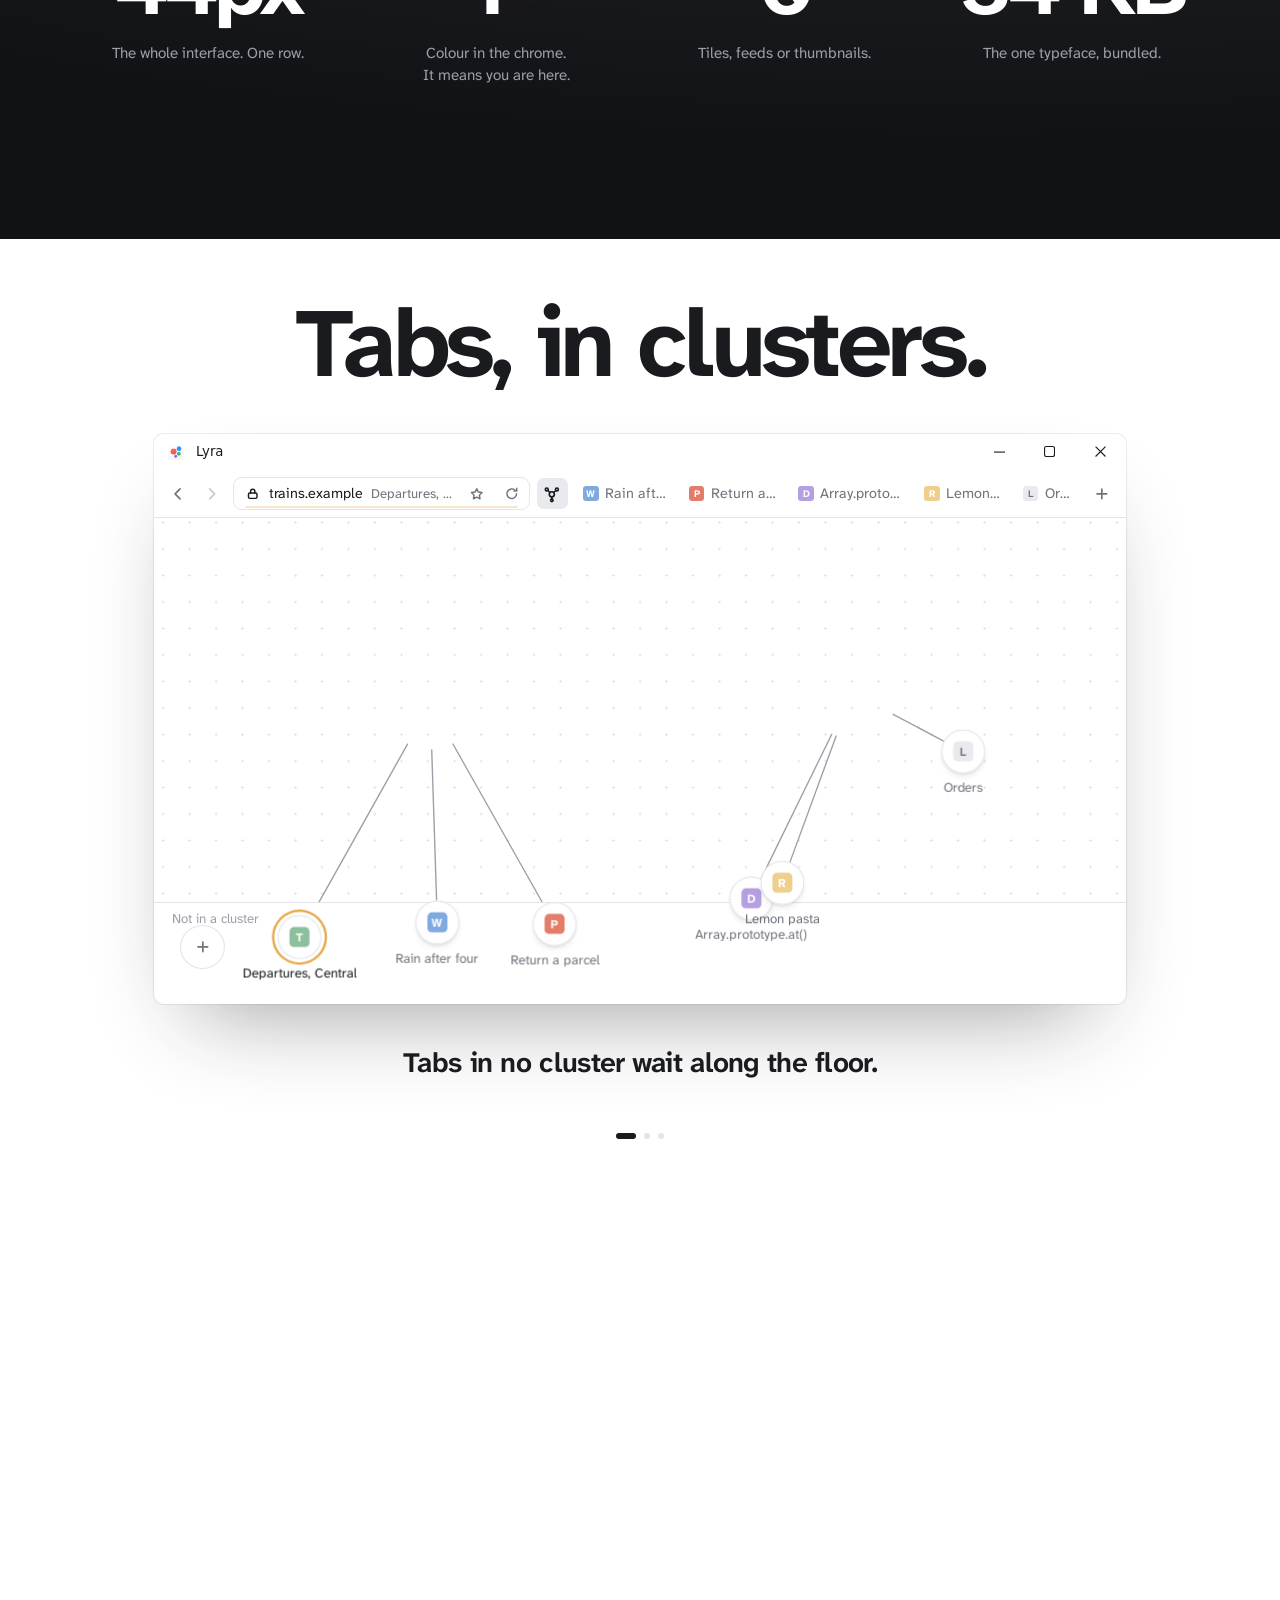
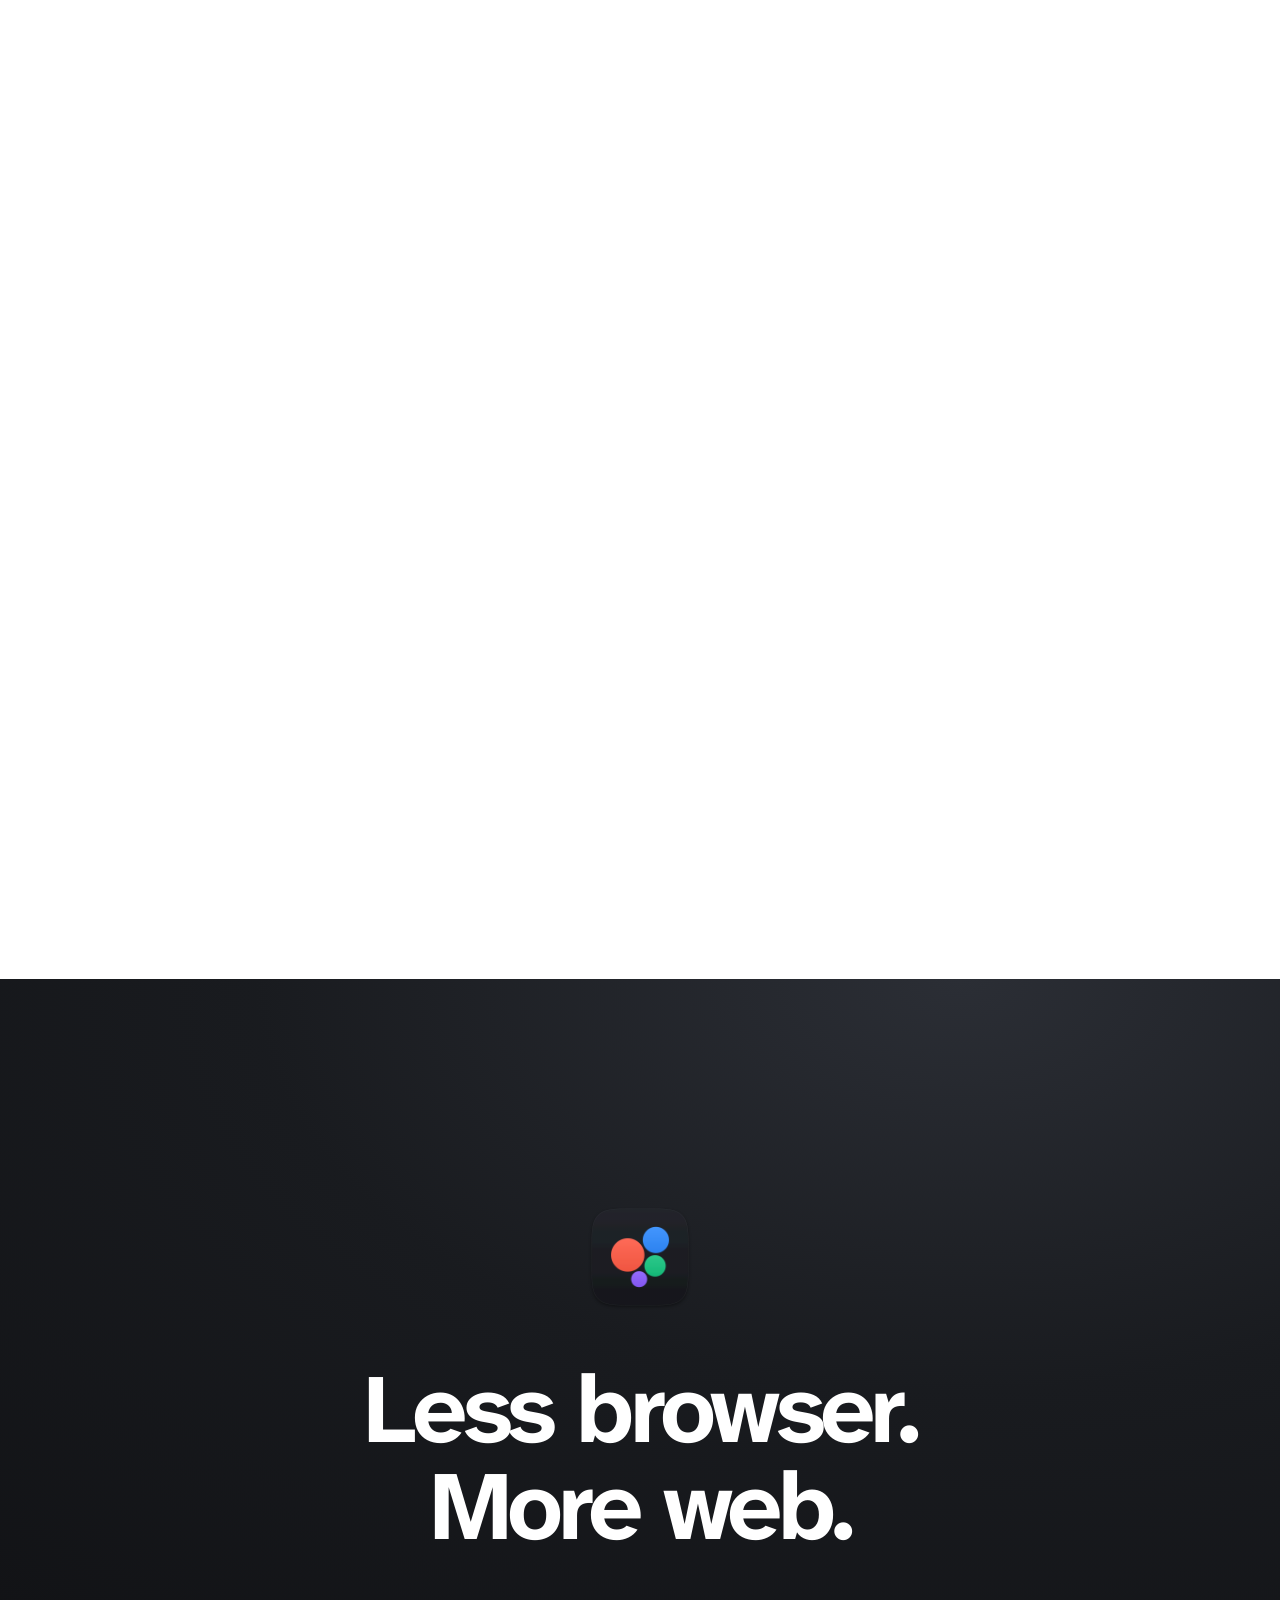
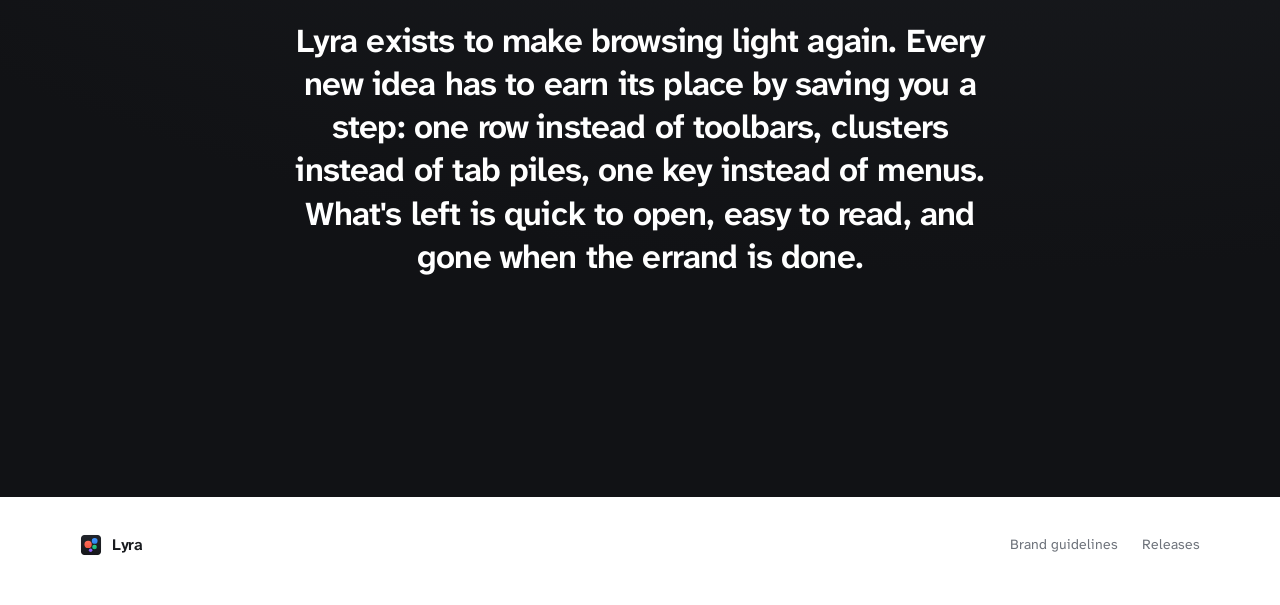
==== commit 0e800424: "Site for Lyra 0.2.3" ====
--- a/index.html
+++ b/index.html
@@ -74,7 +74,7 @@
               Download for Windows
             </a>
           </div>
-          <p class="fine" data-reveal style="--d: 280ms">Version 0.2.2, for Windows 10 and 11.</p>
+          <p class="fine" data-reveal style="--d: 280ms">Version 0.2.3, for Windows 10 and 11.</p>
           <p class="fine" id="os-note" hidden>Lyra runs on Windows. You can download it here and move it to a Windows PC.</p>
         </div>
 
@@ -199,6 +199,6 @@
       </div>
     </footer>
 
-    <script src="assets/site.js?v=4489a023"></script>
+    <script src="assets/site.js?v=b2b9877f"></script>
   </body>
 </html>
